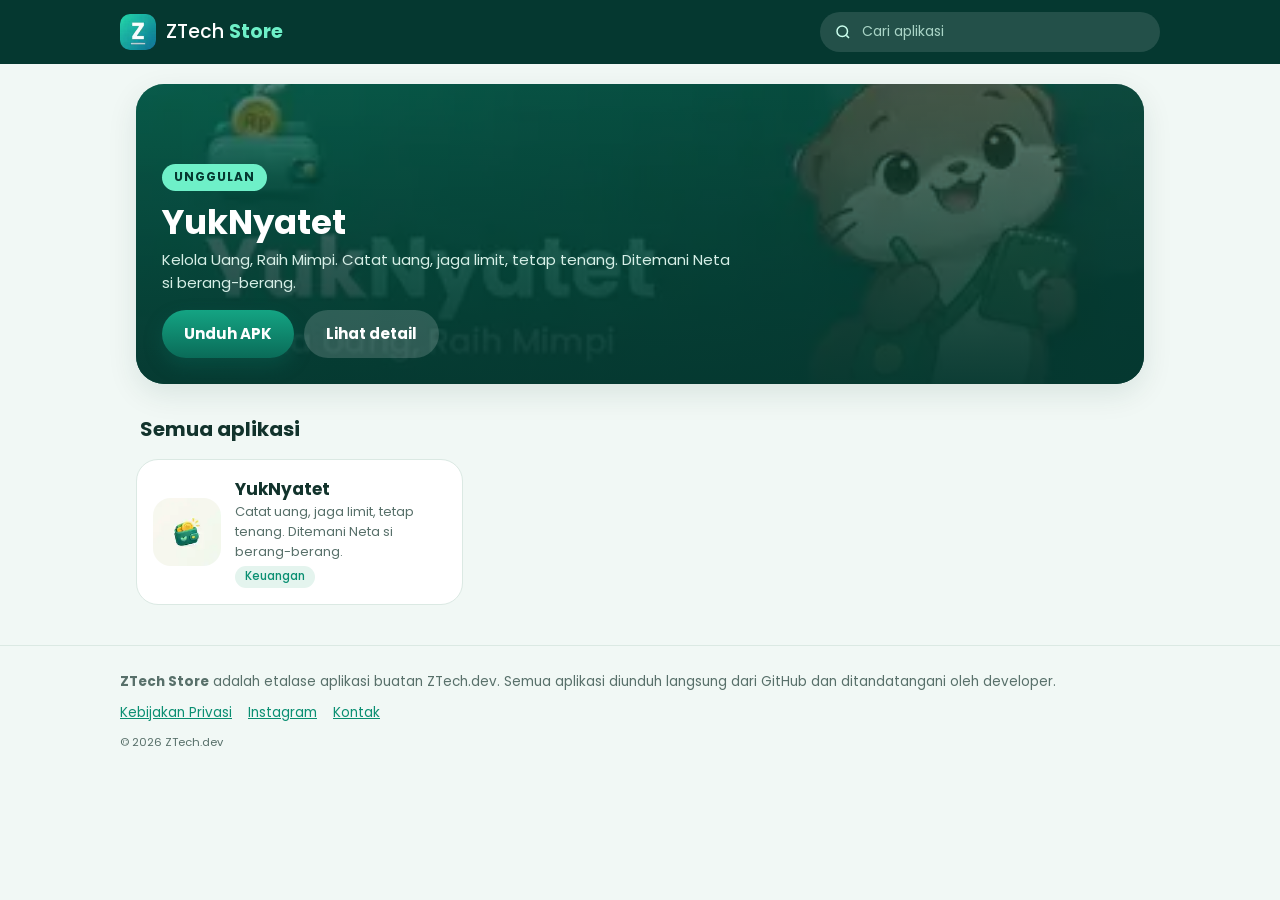
==== index.html @ 0e777ab1 "Build and deploy ZTech Store on GitHub Pages" ====
<!doctype html>
<html lang="id">
<head>
<meta charset="utf-8">
<meta name="viewport" content="width=device-width,initial-scale=1">
<title>ZTech Store</title>
<meta name="description" content="Etalase aplikasi buatan ZTech.dev. Unduh APK langsung.">
<meta name="theme-color" content="#053830">
<link rel="icon" href="assets/store/logo.webp">
<link rel="stylesheet" href="style.css">
</head>
<body>
<header class="top">
  <a class="brand" href="#/" aria-label="Beranda ZTech Store"><img src="assets/store/logo.webp" alt="" width="36" height="36"><span>ZTech <b>Store</b></span></a>
  <label class="search"><svg viewBox="0 0 24 24" aria-hidden="true"><circle cx="11" cy="11" r="7"/><path d="M20 20l-3.5-3.5"/></svg><input id="q" type="search" placeholder="Cari aplikasi" autocomplete="off"></label>
</header>
<main id="view"></main>
<footer class="foot">
  <div><b>ZTech Store</b> adalah etalase aplikasi buatan ZTech.dev. Semua aplikasi diunduh langsung dari GitHub dan ditandatangani oleh developer.</div>
  <nav><a href="privacy.html">Kebijakan Privasi</a><a id="ig" target="_blank" rel="noopener">Instagram</a><a id="mail">Kontak</a></nav>
  <small>© 2026 ZTech.dev</small>
</footer>
<dialog id="sheet"></dialog>
<div id="toast" role="status"></div>
<script src="apps.js"></script>
<script src="app.js"></script>
</body>
</html>
---- style.css ----
@import url('https://fonts.googleapis.com/css2?family=Poppins:wght@400;500;700&display=swap');
:root{--bg:#f1f8f5;--card:#fff;--ink:#12332c;--muted:#58706a;--line:#dbe9e3;--accent:#0a8f72;--accent2:#14a483;--deep:#053830;--mint:#6ef0c8;--soft:#e4f4ee;--shadow:0 10px 30px rgba(5,56,48,.10)}
@media(prefers-color-scheme:dark){:root{--bg:#07130f;--card:#0f221c;--ink:#e6f4ef;--muted:#9db8b0;--line:#1c3830;--accent:#45e3b1;--accent2:#14a483;--soft:#12302a;--shadow:0 10px 30px rgba(0,0,0,.4)}}
*{box-sizing:border-box;margin:0}
html{scroll-behavior:smooth}
body{font-family:Poppins,system-ui,sans-serif;background:var(--bg);color:var(--ink);line-height:1.55;-webkit-font-smoothing:antialiased}
a{color:var(--accent)}
img{max-width:100%;display:block}
.top{position:sticky;top:0;z-index:10;display:flex;gap:14px;align-items:center;justify-content:space-between;padding:12px max(16px,calc((100vw - 1040px)/2));background:var(--deep);color:#fff}
.brand{display:flex;align-items:center;gap:10px;color:#fff;text-decoration:none;font-size:19px;font-weight:500;white-space:nowrap}
.brand img{border-radius:10px}.brand b{color:var(--mint)}
.search{display:flex;align-items:center;gap:8px;background:rgba(255,255,255,.12);border-radius:999px;padding:8px 14px;flex:1;max-width:340px}
.search svg{width:18px;height:18px;fill:none;stroke:#cfe;stroke-width:2;flex:none}
.search input{background:none;border:0;outline:0;color:#fff;font:inherit;font-size:14px;width:100%}
.search input::placeholder{color:#a9d4c6}
main{max-width:1040px;margin:0 auto;padding:20px 16px 40px}
.hero{position:relative;border-radius:28px;overflow:hidden;min-height:300px;color:#fff;background:var(--deep);display:flex;align-items:flex-end;box-shadow:var(--shadow)}
.hero img.bg{position:absolute;inset:0;width:100%;height:100%;object-fit:cover;object-position:right center;opacity:.4}
.hero::after{content:"";position:absolute;inset:0;background:linear-gradient(180deg,rgba(5,56,48,.1),rgba(5,56,48,.92))}
.hero .in{position:relative;z-index:1;padding:26px;max-width:620px}
.tag{display:inline-block;font-size:12px;font-weight:700;letter-spacing:.08em;text-transform:uppercase;color:var(--deep);background:var(--mint);padding:4px 12px;border-radius:999px}
.hero h1{font-size:34px;line-height:1.15;margin:12px 0 6px}
.hero p{color:#d6efe7;font-size:15px}
.row{display:flex;flex-wrap:wrap;gap:10px;margin-top:16px}
.btn{display:inline-flex;align-items:center;justify-content:center;gap:8px;border:0;cursor:pointer;font:inherit;font-weight:700;font-size:15px;padding:12px 22px;border-radius:999px;text-decoration:none;background:linear-gradient(180deg,var(--accent2),#0a6b58);color:#fff;box-shadow:0 8px 18px rgba(10,107,88,.35)}
.btn.ghost{background:rgba(255,255,255,.16);box-shadow:none;color:#fff}
.btn.line{background:transparent;color:var(--accent);box-shadow:inset 0 0 0 2px var(--accent)}
h2.sec{font-size:20px;margin:30px 4px 14px}
.grid{display:grid;grid-template-columns:repeat(auto-fill,minmax(300px,1fr));gap:14px}
.card{display:flex;gap:14px;align-items:center;background:var(--card);border:1px solid var(--line);border-radius:22px;padding:16px;text-decoration:none;color:inherit;transition:transform .15s,box-shadow .15s}
.card:hover{transform:translateY(-3px);box-shadow:var(--shadow)}
.card img{width:68px;height:68px;border-radius:18px;flex:none}
.card h3{font-size:17px}.card p{font-size:13px;color:var(--muted)}
.chip{display:inline-block;font-size:11.5px;font-weight:500;color:var(--accent);background:var(--soft);padding:2px 10px;border-radius:999px;margin-top:4px}
.empty{color:var(--muted);padding:30px 4px}
.back{display:inline-block;margin:4px 0 14px;font-weight:500;text-decoration:none}
.head{display:flex;gap:18px;align-items:center;flex-wrap:wrap}
.head img.ic{width:104px;height:104px;border-radius:26px;box-shadow:var(--shadow)}
.head h1{font-size:30px;line-height:1.15}.head .dev{color:var(--accent);font-weight:500}
.meta{display:grid;grid-template-columns:repeat(auto-fit,minmax(110px,1fr));gap:10px;margin:20px 0}
.meta div{background:var(--card);border:1px solid var(--line);border-radius:16px;padding:10px 12px;text-align:center}
.meta b{display:block;font-size:15px}.meta span{font-size:12px;color:var(--muted)}
.shots{display:flex;gap:12px;overflow-x:auto;padding:4px 2px 14px;scroll-snap-type:x mandatory}
.shots img{height:440px;width:auto;border-radius:20px;border:1px solid var(--line);scroll-snap-align:start;box-shadow:var(--shadow)}
.box{background:var(--card);border:1px solid var(--line);border-radius:22px;padding:18px 20px;margin-bottom:14px}
.box p{color:var(--muted);margin-top:8px;font-size:14.5px}.box p:first-of-type{margin-top:0}
.feat{display:grid;grid-template-columns:repeat(auto-fit,minmax(240px,1fr));gap:12px}
.feat div{background:var(--soft);border-radius:16px;padding:12px 14px}.feat b{display:block;font-size:14.5px}.feat span{font-size:13px;color:var(--muted)}
ul.l{padding-left:20px;color:var(--muted);font-size:14.5px}ul.l li{margin:4px 0}
.mono{font:12.5px ui-monospace,Menlo,monospace;word-break:break-all;color:var(--muted);background:var(--soft);padding:8px 10px;border-radius:10px;margin-top:6px}
.guides{display:grid;grid-template-columns:repeat(auto-fit,minmax(280px,1fr));gap:14px}
.guides img{width:100%;border-radius:18px;border:1px solid var(--line)}
.note{display:flex;gap:10px;background:#fff4d8;color:#5c4107;border-radius:16px;padding:12px 14px;font-size:13.5px;margin-top:14px}
@media(prefers-color-scheme:dark){.note{background:#2c2410;color:#f3dc9a}}
dialog{border:0;border-radius:26px;padding:0;max-width:460px;width:calc(100% - 28px);background:var(--card);color:var(--ink);box-shadow:0 30px 80px rgba(0,0,0,.45)}
dialog::backdrop{background:rgba(2,16,12,.6);backdrop-filter:blur(3px)}
.sh{padding:22px}.sh h3{font-size:20px;margin-bottom:10px}
.sh ol{padding-left:20px;color:var(--muted);font-size:14.5px}.sh li{margin:7px 0}.sh li b{color:var(--ink)}
.sh .row{margin-top:16px}
#toast{position:fixed;left:50%;bottom:22px;transform:translate(-50%,40px);opacity:0;background:var(--deep);color:#fff;padding:10px 18px;border-radius:999px;font-size:14px;transition:.25s;pointer-events:none;z-index:30}
#toast.on{opacity:1;transform:translate(-50%,0)}
.foot{border-top:1px solid var(--line);padding:26px max(16px,calc((100vw - 1040px)/2));color:var(--muted);font-size:13.5px;display:grid;gap:10px}
.foot nav{display:flex;gap:16px;flex-wrap:wrap}.foot a{cursor:pointer}
@media(max-width:560px){.hero h1{font-size:28px}.top .search{max-width:none}.brand span{display:none}.shots img{height:380px}}
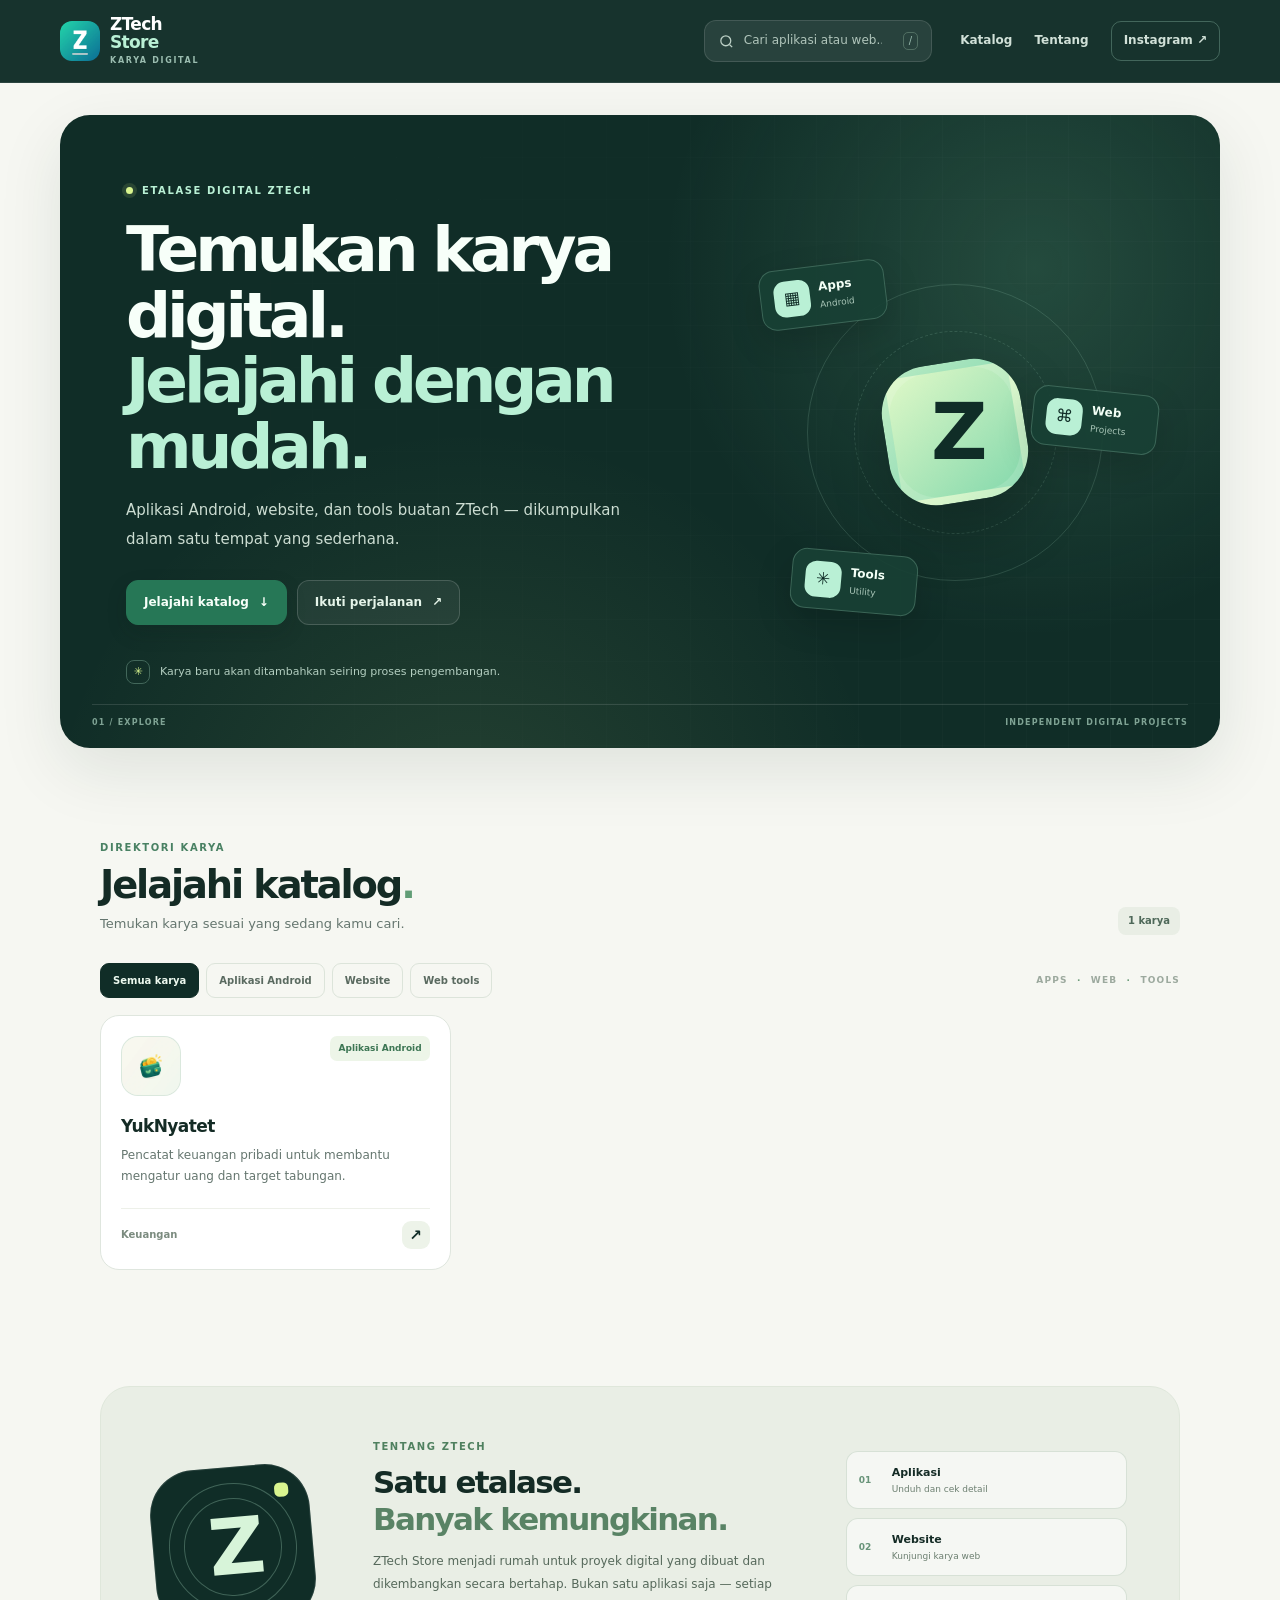
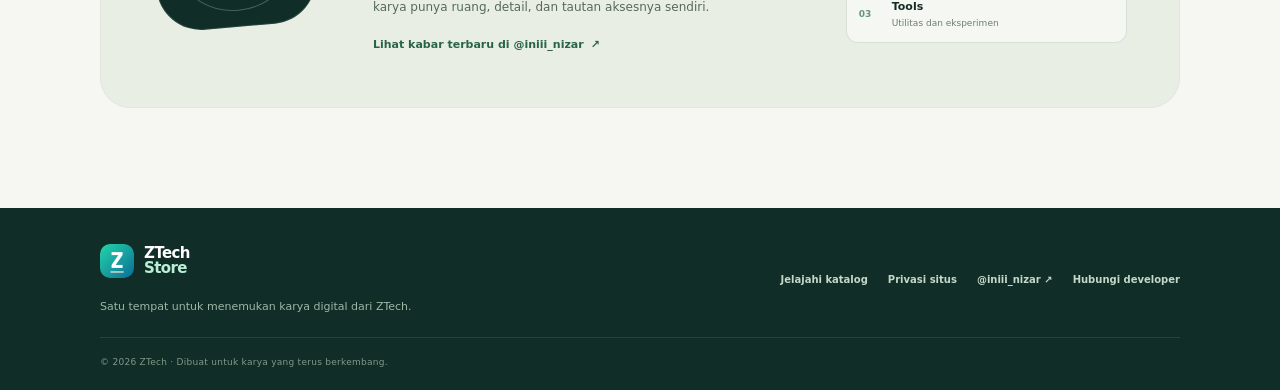
==== commit b5e68827: "Redesign ZTech Store as a general digital catalog" ====
--- a/index.html
+++ b/index.html
@@ -1,28 +1,58 @@
 <!doctype html>
 <html lang="id">
 <head>
-<meta charset="utf-8">
-<meta name="viewport" content="width=device-width,initial-scale=1">
-<title>ZTech Store</title>
-<meta name="description" content="Etalase aplikasi buatan ZTech.dev. Unduh APK langsung.">
-<meta name="theme-color" content="#053830">
-<link rel="icon" href="assets/store/logo.webp">
-<link rel="stylesheet" href="style.css">
+  <meta charset="utf-8">
+  <meta name="viewport" content="width=device-width, initial-scale=1">
+  <meta name="theme-color" content="#102d27">
+  <meta name="description" content="ZTech Store — etalase aplikasi Android, web, dan karya digital buatan ZTech.">
+  <meta property="og:title" content="ZTech Store — Karya Digital">
+  <meta property="og:description" content="Temukan aplikasi, web tools, dan karya digital dari ZTech dalam satu tempat.">
+  <title>ZTech Store — Karya Digital</title>
+  <link rel="icon" href="assets/store/logo.webp">
+  <link rel="stylesheet" href="style.css">
 </head>
 <body>
-<header class="top">
-  <a class="brand" href="#/" aria-label="Beranda ZTech Store"><img src="assets/store/logo.webp" alt="" width="36" height="36"><span>ZTech <b>Store</b></span></a>
-  <label class="search"><svg viewBox="0 0 24 24" aria-hidden="true"><circle cx="11" cy="11" r="7"/><path d="M20 20l-3.5-3.5"/></svg><input id="q" type="search" placeholder="Cari aplikasi" autocomplete="off"></label>
-</header>
-<main id="view"></main>
-<footer class="foot">
-  <div><b>ZTech Store</b> adalah etalase aplikasi buatan ZTech.dev. Semua aplikasi diunduh langsung dari GitHub dan ditandatangani oleh developer.</div>
-  <nav><a href="privacy.html">Kebijakan Privasi</a><a id="ig" target="_blank" rel="noopener">Instagram</a><a id="mail">Kontak</a></nav>
-  <small>© 2026 ZTech.dev</small>
-</footer>
-<dialog id="sheet"></dialog>
-<div id="toast" role="status"></div>
-<script src="apps.js"></script>
-<script src="app.js"></script>
+  <header class="site-header">
+    <div class="header-inner">
+      <a class="brand" href="#/" aria-label="Beranda ZTech Store">
+        <img src="assets/store/logo.webp" alt="" width="40" height="40">
+        <span class="brand-name">ZTech <b>Store</b><small>KARYA DIGITAL</small></span>
+      </a>
+      <label class="search" aria-label="Cari produk">
+        <svg viewBox="0 0 24 24" aria-hidden="true"><circle cx="11" cy="11" r="7"></circle><path d="m20 20-3.5-3.5"></path></svg>
+        <input id="q" type="search" placeholder="Cari aplikasi atau web..." autocomplete="off">
+        <kbd>/</kbd>
+      </label>
+      <button class="menu-btn" id="menu-toggle" type="button" aria-expanded="false" aria-controls="nav-links">Menu <span aria-hidden="true">⌄</span></button>
+      <nav class="nav-links" id="nav-links" aria-label="Navigasi utama">
+        <a href="#/catalog">Katalog</a>
+        <a href="#/about">Tentang</a>
+        <a class="nav-social" href="https://www.instagram.com/iniii_nizar/" target="_blank" rel="noopener noreferrer">Instagram <span aria-hidden="true">↗</span></a>
+      </nav>
+    </div>
+  </header>
+  <main id="view" tabindex="-1"></main>
+  <footer class="site-footer">
+    <div class="footer-inner">
+      <div class="footer-brand">
+        <a class="brand" href="#/" aria-label="ZTech Store">
+          <img src="assets/store/logo.webp" alt="" width="34" height="34">
+          <span class="brand-name">ZTech <b>Store</b></span>
+        </a>
+        <p>Satu tempat untuk menemukan karya digital dari ZTech.</p>
+      </div>
+      <div class="footer-links">
+        <a href="#/catalog">Jelajahi katalog</a>
+        <a href="privacy.html">Privasi situs</a>
+        <a href="https://www.instagram.com/iniii_nizar/" target="_blank" rel="noopener noreferrer">@iniii_nizar ↗</a>
+        <a id="mail" href="mailto:nizar.adn1711@gmail.com">Hubungi developer</a>
+      </div>
+      <small>© 2026 ZTech · Dibuat untuk karya yang terus berkembang.</small>
+    </div>
+  </footer>
+  <dialog id="sheet" aria-labelledby="sheet-title"></dialog>
+  <div id="toast" role="status" aria-live="polite"></div>
+  <script src="apps.js"></script>
+  <script src="app.js"></script>
 </body>
 </html>
--- a/style.css
+++ b/style.css
@@ -1,64 +1,331 @@
-@import url('https://fonts.googleapis.com/css2?family=Poppins:wght@400;500;700&display=swap');
-:root{--bg:#f1f8f5;--card:#fff;--ink:#12332c;--muted:#58706a;--line:#dbe9e3;--accent:#0a8f72;--accent2:#14a483;--deep:#053830;--mint:#6ef0c8;--soft:#e4f4ee;--shadow:0 10px 30px rgba(5,56,48,.10)}
-@media(prefers-color-scheme:dark){:root{--bg:#07130f;--card:#0f221c;--ink:#e6f4ef;--muted:#9db8b0;--line:#1c3830;--accent:#45e3b1;--accent2:#14a483;--soft:#12302a;--shadow:0 10px 30px rgba(0,0,0,.4)}}
-*{box-sizing:border-box;margin:0}
-html{scroll-behavior:smooth}
-body{font-family:Poppins,system-ui,sans-serif;background:var(--bg);color:var(--ink);line-height:1.55;-webkit-font-smoothing:antialiased}
-a{color:var(--accent)}
-img{max-width:100%;display:block}
-.top{position:sticky;top:0;z-index:10;display:flex;gap:14px;align-items:center;justify-content:space-between;padding:12px max(16px,calc((100vw - 1040px)/2));background:var(--deep);color:#fff}
-.brand{display:flex;align-items:center;gap:10px;color:#fff;text-decoration:none;font-size:19px;font-weight:500;white-space:nowrap}
-.brand img{border-radius:10px}.brand b{color:var(--mint)}
-.search{display:flex;align-items:center;gap:8px;background:rgba(255,255,255,.12);border-radius:999px;padding:8px 14px;flex:1;max-width:340px}
-.search svg{width:18px;height:18px;fill:none;stroke:#cfe;stroke-width:2;flex:none}
-.search input{background:none;border:0;outline:0;color:#fff;font:inherit;font-size:14px;width:100%}
-.search input::placeholder{color:#a9d4c6}
-main{max-width:1040px;margin:0 auto;padding:20px 16px 40px}
-.hero{position:relative;border-radius:28px;overflow:hidden;min-height:300px;color:#fff;background:var(--deep);display:flex;align-items:flex-end;box-shadow:var(--shadow)}
-.hero img.bg{position:absolute;inset:0;width:100%;height:100%;object-fit:cover;object-position:right center;opacity:.4}
-.hero::after{content:"";position:absolute;inset:0;background:linear-gradient(180deg,rgba(5,56,48,.1),rgba(5,56,48,.92))}
-.hero .in{position:relative;z-index:1;padding:26px;max-width:620px}
-.tag{display:inline-block;font-size:12px;font-weight:700;letter-spacing:.08em;text-transform:uppercase;color:var(--deep);background:var(--mint);padding:4px 12px;border-radius:999px}
-.hero h1{font-size:34px;line-height:1.15;margin:12px 0 6px}
-.hero p{color:#d6efe7;font-size:15px}
-.row{display:flex;flex-wrap:wrap;gap:10px;margin-top:16px}
-.btn{display:inline-flex;align-items:center;justify-content:center;gap:8px;border:0;cursor:pointer;font:inherit;font-weight:700;font-size:15px;padding:12px 22px;border-radius:999px;text-decoration:none;background:linear-gradient(180deg,var(--accent2),#0a6b58);color:#fff;box-shadow:0 8px 18px rgba(10,107,88,.35)}
-.btn.ghost{background:rgba(255,255,255,.16);box-shadow:none;color:#fff}
-.btn.line{background:transparent;color:var(--accent);box-shadow:inset 0 0 0 2px var(--accent)}
-h2.sec{font-size:20px;margin:30px 4px 14px}
-.grid{display:grid;grid-template-columns:repeat(auto-fill,minmax(300px,1fr));gap:14px}
-.card{display:flex;gap:14px;align-items:center;background:var(--card);border:1px solid var(--line);border-radius:22px;padding:16px;text-decoration:none;color:inherit;transition:transform .15s,box-shadow .15s}
-.card:hover{transform:translateY(-3px);box-shadow:var(--shadow)}
-.card img{width:68px;height:68px;border-radius:18px;flex:none}
-.card h3{font-size:17px}.card p{font-size:13px;color:var(--muted)}
-.chip{display:inline-block;font-size:11.5px;font-weight:500;color:var(--accent);background:var(--soft);padding:2px 10px;border-radius:999px;margin-top:4px}
-.empty{color:var(--muted);padding:30px 4px}
-.back{display:inline-block;margin:4px 0 14px;font-weight:500;text-decoration:none}
-.head{display:flex;gap:18px;align-items:center;flex-wrap:wrap}
-.head img.ic{width:104px;height:104px;border-radius:26px;box-shadow:var(--shadow)}
-.head h1{font-size:30px;line-height:1.15}.head .dev{color:var(--accent);font-weight:500}
-.meta{display:grid;grid-template-columns:repeat(auto-fit,minmax(110px,1fr));gap:10px;margin:20px 0}
-.meta div{background:var(--card);border:1px solid var(--line);border-radius:16px;padding:10px 12px;text-align:center}
-.meta b{display:block;font-size:15px}.meta span{font-size:12px;color:var(--muted)}
-.shots{display:flex;gap:12px;overflow-x:auto;padding:4px 2px 14px;scroll-snap-type:x mandatory}
-.shots img{height:440px;width:auto;border-radius:20px;border:1px solid var(--line);scroll-snap-align:start;box-shadow:var(--shadow)}
-.box{background:var(--card);border:1px solid var(--line);border-radius:22px;padding:18px 20px;margin-bottom:14px}
-.box p{color:var(--muted);margin-top:8px;font-size:14.5px}.box p:first-of-type{margin-top:0}
-.feat{display:grid;grid-template-columns:repeat(auto-fit,minmax(240px,1fr));gap:12px}
-.feat div{background:var(--soft);border-radius:16px;padding:12px 14px}.feat b{display:block;font-size:14.5px}.feat span{font-size:13px;color:var(--muted)}
-ul.l{padding-left:20px;color:var(--muted);font-size:14.5px}ul.l li{margin:4px 0}
-.mono{font:12.5px ui-monospace,Menlo,monospace;word-break:break-all;color:var(--muted);background:var(--soft);padding:8px 10px;border-radius:10px;margin-top:6px}
-.guides{display:grid;grid-template-columns:repeat(auto-fit,minmax(280px,1fr));gap:14px}
-.guides img{width:100%;border-radius:18px;border:1px solid var(--line)}
-.note{display:flex;gap:10px;background:#fff4d8;color:#5c4107;border-radius:16px;padding:12px 14px;font-size:13.5px;margin-top:14px}
-@media(prefers-color-scheme:dark){.note{background:#2c2410;color:#f3dc9a}}
-dialog{border:0;border-radius:26px;padding:0;max-width:460px;width:calc(100% - 28px);background:var(--card);color:var(--ink);box-shadow:0 30px 80px rgba(0,0,0,.45)}
-dialog::backdrop{background:rgba(2,16,12,.6);backdrop-filter:blur(3px)}
-.sh{padding:22px}.sh h3{font-size:20px;margin-bottom:10px}
-.sh ol{padding-left:20px;color:var(--muted);font-size:14.5px}.sh li{margin:7px 0}.sh li b{color:var(--ink)}
-.sh .row{margin-top:16px}
-#toast{position:fixed;left:50%;bottom:22px;transform:translate(-50%,40px);opacity:0;background:var(--deep);color:#fff;padding:10px 18px;border-radius:999px;font-size:14px;transition:.25s;pointer-events:none;z-index:30}
-#toast.on{opacity:1;transform:translate(-50%,0)}
-.foot{border-top:1px solid var(--line);padding:26px max(16px,calc((100vw - 1040px)/2));color:var(--muted);font-size:13.5px;display:grid;gap:10px}
-.foot nav{display:flex;gap:16px;flex-wrap:wrap}.foot a{cursor:pointer}
-@media(max-width:560px){.hero h1{font-size:28px}.top .search{max-width:none}.brand span{display:none}.shots img{height:380px}}+:root {
+  color-scheme: light;
+  --paper: #f6f7f2;
+  --white: #ffffff;
+  --ink: #142b25;
+  --muted: #65766f;
+  --line: #dfe6de;
+  --deep: #102d27;
+  --deep-2: #173d34;
+  --mint: #b9f0d5;
+  --green: #246d51;
+  --lime: #d9f58f;
+  --soft: #edf3ea;
+  --shadow: 0 22px 65px rgba(18, 45, 39, .10);
+  --radius-xl: 30px;
+  --radius-lg: 22px;
+  --radius-md: 16px;
+}
+* { box-sizing: border-box; }
+html { scroll-behavior: smooth; scroll-padding-top: 100px; }
+body { margin: 0; background: var(--paper); color: var(--ink); font-family: Inter, ui-sans-serif, system-ui, -apple-system, BlinkMacSystemFont, "Segoe UI", sans-serif; font-size: 16px; line-height: 1.6; -webkit-font-smoothing: antialiased; }
+a { color: inherit; }
+button, input { font: inherit; }
+button, a { -webkit-tap-highlight-color: transparent; }
+button:focus-visible, a:focus-visible, input:focus-visible, summary:focus-visible { outline: 3px solid #75b89a; outline-offset: 3px; }
+img { display: block; max-width: 100%; }
+.site-header { position: sticky; inset: 0 0 auto; z-index: 20; color: var(--white); background: rgba(16, 45, 39, .97); border-bottom: 1px solid rgba(255,255,255,.09); backdrop-filter: blur(18px); }
+.header-inner { width: min(1160px, 100% - 48px); min-height: 82px; margin: 0 auto; display: flex; align-items: center; gap: 28px; }
+.brand { flex: none; display: inline-flex; align-items: center; gap: 10px; color: var(--white); text-decoration: none; }
+.brand img { width: 40px; height: 40px; object-fit: cover; border-radius: 12px; }
+.brand-name { display: flex; flex-direction: column; font-weight: 650; font-size: 17px; line-height: 1.05; letter-spacing: -.04em; }
+.brand-name b { display: inline; color: var(--mint); }
+.brand-name small { margin-top: 5px; color: #9bbdb0; font-size: 8px; font-weight: 700; letter-spacing: .21em; }
+.search { min-width: 140px; max-width: 330px; margin-left: auto; display: flex; align-items: center; gap: 9px; padding: 10px 13px; color: #bcd0c6; background: rgba(255,255,255,.075); border: 1px solid rgba(255,255,255,.12); border-radius: 12px; }
+.search svg { width: 17px; height: 17px; flex: none; fill: none; stroke: currentColor; stroke-width: 1.8; }
+.search input { width: 100%; min-width: 0; padding: 0; border: 0; outline: 0; color: var(--white); background: transparent; font-size: 12px; }
+.search input::placeholder { color: #b0c5bb; opacity: 1; }
+.search kbd { flex: none; border: 1px solid #506e62; border-radius: 5px; padding: 0 5px; font-family: inherit; font-size: 10px; color: #9bbdb0; }
+.nav-links { display: flex; align-items: center; gap: 22px; }
+.nav-links a { color: #d1e1d8; font-size: 12px; font-weight: 600; text-decoration: none; white-space: nowrap; transition: color .18s ease; }
+.nav-links a:hover, .nav-links a:focus-visible { color: var(--mint); }
+.nav-social { padding: 9px 12px; border: 1px solid rgba(185,240,213,.27); border-radius: 10px; }
+.menu-btn { display: none; }
+#view { min-height: 60vh; }
+.intro { position: relative; isolation: isolate; width: min(1160px, 100% - 48px); min-height: 490px; margin: 32px auto 0; padding: 68px 66px 52px; display: grid; grid-template-columns: minmax(0, 1.1fr) minmax(320px, .9fr); align-items: center; overflow: hidden; color: #f7fff9; background: var(--deep); border-radius: var(--radius-xl); box-shadow: var(--shadow); }
+.intro::before { position: absolute; z-index: -1; inset: 0; content: ""; background: radial-gradient(circle at 84% 24%, rgba(127,210,163,.18), transparent 34%), radial-gradient(circle at 35% 116%, rgba(217,245,143,.10), transparent 40%); }
+.intro::after { position: absolute; z-index: -1; inset: 0; content: ""; opacity: .13; background-image: linear-gradient(rgba(255,255,255,.14) 1px, transparent 1px), linear-gradient(90deg, rgba(255,255,255,.14) 1px, transparent 1px); background-size: 42px 42px; mask-image: linear-gradient(to right, transparent 0%, black 85%); }
+.intro-copy { position: relative; z-index: 2; max-width: 620px; padding-bottom: 12px; }
+.eyebrow { display: flex; align-items: center; gap: 9px; color: #498163; font-size: 10px; font-weight: 800; letter-spacing: .16em; line-height: 1.5; text-transform: uppercase; }
+.intro .eyebrow { color: var(--mint); }
+.status-dot { width: 7px; height: 7px; border-radius: 50%; background: var(--lime); box-shadow: 0 0 0 4px rgba(217,245,143,.12); }
+.intro h1 { max-width: 670px; margin: 19px 0 17px; font-size: clamp(38px, 5vw, 63px); font-weight: 650; letter-spacing: -.065em; line-height: 1.04; }
+.intro h1 span { color: var(--mint); }
+.intro-copy > p { max-width: 500px; margin: 0; color: #ccddd2; font-size: 15px; line-height: 1.9; }
+.intro-actions { display: flex; flex-wrap: wrap; gap: 10px; margin-top: 27px; }
+.button { min-height: 45px; display: inline-flex; align-items: center; justify-content: center; gap: 10px; padding: 11px 17px; border: 1px solid transparent; border-radius: 12px; cursor: pointer; font-size: 12px; font-weight: 750; line-height: 1.3; text-align: center; text-decoration: none; transition: transform .18s ease, background .18s ease, border-color .18s ease; }
+.button:hover { transform: translateY(-2px); }
+.button-primary { color: #f7fff9; background: #267756; border-color: #267756; box-shadow: 0 8px 20px rgba(11,33,26,.16); }
+.button-primary:hover { background: #2f8964; }
+.button-quiet { color: #e5f4e9; background: rgba(255,255,255,.06); border-color: rgba(255,255,255,.16); }
+.button-quiet:hover { background: rgba(255,255,255,.12); }
+.button-light { color: var(--deep); background: var(--mint); }
+.button-outline { color: var(--deep); background: transparent; border-color: #ccdbd0; }
+.button-full { width: 100%; }
+.intro-note { display: flex; align-items: center; gap: 10px; margin-top: 35px; color: #b3cec0; font-size: 11px; }
+.note-symbol { display: grid; place-items: center; width: 24px; height: 24px; flex: none; color: var(--lime); border: 1px solid #42675a; border-radius: 8px; }
+.intro-art { position: relative; justify-self: end; width: min(100%, 390px); aspect-ratio: 1 / 1; margin: 0 4px 14px 0; }
+.art-orbit { position: absolute; inset: 12%; border: 1px solid rgba(185,240,213,.15); border-radius: 50%; }
+.orbit-two { inset: 24%; border-style: dashed; transform: rotate(-26deg); }
+.art-core { position: absolute; inset: 32%; display: grid; place-items: center; color: var(--deep); background: linear-gradient(145deg, #def8c7, #86d9ad); border: 8px solid rgba(255,255,255,.13); border-radius: 34%; box-shadow: 0 28px 60px rgba(0,0,0,.22); transform: rotate(-9deg); }
+.art-core span { font-size: 78px; font-weight: 850; letter-spacing: -.1em; transform: rotate(9deg); }
+.art-tile { position: absolute; display: grid; grid-template-columns: 36px auto; grid-template-rows: auto auto; align-items: center; min-width: 126px; padding: 11px 13px; gap: 1px 9px; color: #f3fff6; background: rgba(24,65,53,.92); border: 1px solid rgba(185,240,213,.22); border-radius: 15px; box-shadow: 0 13px 35px rgba(0,0,0,.15); }
+.art-tile .tile-symbol { grid-row: 1 / 3; display: grid; place-items: center; width: 36px; height: 36px; color: var(--deep); background: var(--mint); border-radius: 11px; font-size: 17px; }
+.art-tile b { font-size: 12px; line-height: 1.2; }
+.art-tile small { color: #a8c5b7; font-size: 9px; }
+.tile-app { top: 7%; left: 0; transform: rotate(-7deg); }
+.tile-web { top: 39%; right: -2%; transform: rotate(6deg); }
+.tile-tools { bottom: 4%; left: 8%; transform: rotate(5deg); }
+.intro-index { position: absolute; right: 32px; bottom: 18px; left: 32px; display: flex; justify-content: space-between; padding-top: 12px; color: #7fa394; border-top: 1px solid rgba(255,255,255,.12); font-size: 8px; font-weight: 700; letter-spacing: .15em; }
+.section-block { width: min(1080px, 100% - 48px); margin: 92px auto 0; }
+.section-heading { display: flex; align-items: end; justify-content: space-between; gap: 16px; margin-bottom: 25px; }
+.section-heading h2, .about-copy h2 { margin: 7px 0 4px; font-size: clamp(29px, 3vw, 39px); font-weight: 650; letter-spacing: -.055em; line-height: 1.18; }
+.heading-period { color: #619d76; }
+.section-heading p { margin: 7px 0 0; color: var(--muted); font-size: 13px; }
+.result-count { flex: none; padding: 6px 10px; color: #4e6859; background: #e9eee5; border-radius: 8px; font-size: 10px; font-weight: 750; }
+.featured-card { position: relative; display: flex; align-items: center; justify-content: space-between; gap: 22px; min-height: 220px; margin-bottom: 28px; padding: 30px 34px; overflow: hidden; color: #f5fff7; background: #1b4438; border-radius: var(--radius-lg); }
+.featured-card::after { position: absolute; top: -125px; right: 160px; width: 300px; height: 300px; content: ""; border: 1px solid rgba(185,240,213,.18); border-radius: 50%; box-shadow: 0 0 0 34px rgba(185,240,213,.035), 0 0 0 70px rgba(185,240,213,.025); pointer-events: none; }
+.featured-copy { position: relative; z-index: 1; max-width: 600px; }
+.featured-copy .eyebrow { color: var(--mint); }
+.featured-copy h3 { margin: 9px 0 4px; font-size: 27px; letter-spacing: -.045em; }
+.featured-copy p { max-width: 470px; margin: 0 0 17px; color: #c4d9cc; font-size: 13px; }
+.featured-product { position: relative; z-index: 1; min-width: 130px; display: flex; align-items: center; flex-direction: column; gap: 7px; color: #b3d2c1; font-size: 10px; }
+.featured-product .product-icon { width: 94px; height: 94px; margin-bottom: 3px; border: 4px solid rgba(255,255,255,.16); border-radius: 27px; }
+.featured-product b { color: #eff9f0; font-size: 12px; font-weight: 600; }
+.catalog-tools { display: flex; align-items: center; justify-content: space-between; flex-wrap: wrap; gap: 15px; margin: 28px 0 17px; }
+.filter-list { display: flex; align-items: center; flex-wrap: wrap; gap: 7px; }
+.filter-chip { min-height: 35px; padding: 8px 12px; color: #5a6a60; background: transparent; border: 1px solid #dce4da; border-radius: 9px; cursor: pointer; font-size: 10px; font-weight: 700; transition: .15s ease; }
+.filter-chip:hover { border-color: #94b6a1; }
+.filter-chip[aria-pressed="true"] { color: #edf9ef; background: var(--deep); border-color: var(--deep); }
+.catalog-type-note { color: #9ca99e; font-size: 9px; font-weight: 800; letter-spacing: .13em; }
+.catalog-type-note i { margin: 0 5px; font-style: normal; color: #6f9d7b; }
+.product-grid { display: grid; grid-template-columns: repeat(3, minmax(0, 1fr)); gap: 14px; }
+.product-card { min-width: 0; display: flex; flex-direction: column; padding: 20px; background: var(--white); border: 1px solid var(--line); border-radius: 19px; text-decoration: none; transition: transform .2s ease, box-shadow .2s ease, border-color .2s ease; }
+.product-card:hover { transform: translateY(-4px); border-color: #bacfc0; box-shadow: 0 17px 36px rgba(19, 50, 41, .08); }
+.card-top { display: flex; align-items: start; justify-content: space-between; gap: 12px; }
+.product-icon { display: grid; place-items: center; width: 60px; height: 60px; flex: none; overflow: hidden; background: #e7f4e9; border: 1px solid rgba(16,45,39,.06); border-radius: 17px; color: var(--deep); }
+.product-icon img { width: 100%; height: 100%; object-fit: cover; }
+.product-icon-fallback { font-size: 24px; font-weight: 800; }
+.product-icon-large { width: 102px; height: 102px; border-radius: 26px; }
+.type-pill { display: inline-flex; align-items: center; width: fit-content; padding: 5px 8px; color: #3d7654; background: #edf5e8; border-radius: 7px; font-size: 9px; font-weight: 800; }
+.product-card h3 { margin: 17px 0 5px; font-size: 17px; letter-spacing: -.035em; }
+.product-card > p { flex: 1; margin: 0; color: var(--muted); font-size: 12px; line-height: 1.7; }
+.card-foot { display: flex; align-items: center; justify-content: space-between; gap: 10px; margin-top: 22px; padding-top: 12px; color: #7b8b7f; border-top: 1px solid #edf0e9; font-size: 10px; font-weight: 650; }
+.card-arrow { display: grid; place-items: center; width: 28px; height: 28px; color: var(--deep); background: #edf3e9; border-radius: 9px; font-size: 15px; transition: transform .2s; }
+.product-card:hover .card-arrow { transform: translate(2px, -2px); }
+.empty-state { display: grid; justify-items: center; text-align: center; padding: 52px 20px; background: var(--white); border: 1px dashed #cbd8cc; border-radius: var(--radius-lg); }
+.empty-mark { display: grid; place-items: center; width: 52px; height: 52px; margin-bottom: 12px; color: var(--green); background: #eaf3e9; border-radius: 15px; font-size: 27px; }
+.empty-state h3 { margin: 0; font-size: 19px; }
+.empty-state p { margin: 5px 0 18px; color: var(--muted); font-size: 13px; }
+.catalog-hint { margin: 0; color: var(--muted); font-size: 12px; }
+.about-block { display: grid; grid-template-columns: 180px minmax(0, 1fr) minmax(190px, .65fr); align-items: center; gap: 40px; margin-top: 116px; padding: 52px; background: #e9eee5; border: 1px solid #dfe7db; border-radius: var(--radius-xl); }
+.about-symbol { position: relative; display: grid; place-items: center; width: 160px; height: 160px; color: #d7f4d9; background: var(--deep); border-radius: 45px; box-shadow: inset 0 0 0 1px rgba(255,255,255,.1); transform: rotate(-5deg); }
+.about-symbol::before, .about-symbol::after { position: absolute; content: ""; border: 1px solid rgba(185,240,213,.28); border-radius: 50%; }
+.about-symbol::before { inset: 16px; }
+.about-symbol::after { inset: 31px; }
+.about-symbol span { position: relative; z-index: 1; font-size: 78px; font-weight: 850; letter-spacing: -.1em; }
+.about-symbol i { position: absolute; top: 20px; right: 20px; z-index: 1; width: 14px; height: 14px; background: var(--lime); border-radius: 5px; }
+.about-copy .eyebrow { color: #4f805f; }
+.about-copy h2 { margin: 10px 0 13px; font-size: 31px; }
+.about-copy h2 span { color: #598365; }
+.about-copy p { max-width: 550px; margin: 0; color: #56695b; font-size: 12px; line-height: 1.9; }
+.text-link { display: inline-flex; align-items: center; gap: 7px; margin-top: 17px; color: #286447; font-size: 11px; font-weight: 800; text-decoration: none; }
+.text-link:hover { text-decoration: underline; }
+.about-points { display: grid; gap: 9px; }
+.about-points div { display: grid; grid-template-columns: 27px 1fr; align-items: center; column-gap: 6px; padding: 12px; background: rgba(255,255,255,.55); border: 1px solid rgba(186,204,186,.5); border-radius: 12px; }
+.about-points span { grid-row: 1 / 3; color: #679378; font-size: 9px; font-weight: 800; }
+.about-points b { font-size: 11px; }
+.about-points small { color: #6c7f70; font-size: 9px; }
+.site-footer { margin-top: 100px; color: #dcebe0; background: #102d27; }
+.footer-inner { width: min(1080px, 100% - 48px); margin: 0 auto; display: grid; grid-template-columns: 1fr 1.3fr; gap: 22px 40px; padding: 36px 0 20px; }
+.footer-brand .brand img { width: 34px; height: 34px; border-radius: 10px; }
+.footer-brand .brand-name { font-size: 15px; }
+.footer-brand p { margin: 12px 0 0; color: #9db8a7; font-size: 11px; }
+.footer-links { display: flex; align-items: center; justify-content: flex-end; flex-wrap: wrap; gap: 12px 20px; }
+.footer-links a { color: #c3d8c9; font-size: 10px; font-weight: 600; text-decoration: none; }
+.footer-links a:hover { color: var(--mint); }
+.footer-inner > small { grid-column: 1 / -1; padding-top: 17px; color: #7f9b8a; border-top: 1px solid rgba(255,255,255,.1); font-size: 9px; letter-spacing: .03em; }
+.back-link { display: inline-flex; align-items: center; gap: 8px; margin-bottom: 19px; color: #63736a; font-size: 12px; font-weight: 700; text-decoration: none; }
+.back-link:hover { color: var(--green); }
+.detail-page { width: min(1000px, 100% - 48px); margin: 35px auto 0; }
+.detail-hero { display: flex; align-items: center; justify-content: space-between; gap: 28px; padding: 34px; background: var(--white); border: 1px solid var(--line); border-radius: var(--radius-xl); }
+.detail-brand-row { min-width: 0; display: flex; align-items: center; gap: 22px; }
+.detail-title .type-pill { margin-bottom: 6px; }
+.detail-title h1 { margin: 0 0 4px; font-size: clamp(30px, 4vw, 42px); font-weight: 700; letter-spacing: -.065em; line-height: 1.14; }
+.detail-tagline { margin: 0 0 9px; color: #596e60; font-size: 13px; }
+.developer-name { color: #89978b; font-size: 10px; }
+.detail-actions { flex: none; display: flex; flex-wrap: wrap; gap: 8px; }
+.detail-actions .button { min-height: 42px; padding: 10px 13px; }
+.meta-grid { display: grid; grid-template-columns: repeat(auto-fit, minmax(130px, 1fr)); gap: 10px; margin: 13px 0; }
+.meta-grid div { display: flex; flex-direction: column; gap: 3px; padding: 14px 16px; background: #ecf1e9; border: 1px solid #e0e8dc; border-radius: 13px; }
+.meta-grid span { color: #819084; font-size: 10px; }
+.meta-grid b { overflow-wrap: anywhere; color: #243a2f; font-size: 12px; font-weight: 750; }
+.detail-panel { margin-top: 13px; padding: 27px 30px; background: var(--white); border: 1px solid var(--line); border-radius: var(--radius-lg); }
+.detail-panel > .eyebrow { color: #498163; }
+.detail-panel h2 { margin: 7px 0 13px; font-size: 25px; font-weight: 700; letter-spacing: -.05em; line-height: 1.25; }
+.detail-panel > p { max-width: 820px; margin: 8px 0 0; color: #5f7165; font-size: 13px; line-height: 1.85; }
+.detail-panel > p + p { margin-top: 10px; }
+.panel-lead { margin-top: -5px !important; margin-bottom: 18px !important; color: var(--muted); font-size: 12px !important; }
+.panel-heading { display: flex; align-items: end; justify-content: space-between; gap: 12px; }
+.panel-heading h2 { margin-bottom: 0; }
+.scroll-hint { color: #819084; font-size: 10px; white-space: nowrap; }
+.screenshots { display: flex; gap: 12px; overflow-x: auto; overscroll-behavior-x: contain; padding: 20px 2px 8px; scroll-snap-type: x mandatory; scrollbar-color: #b9cbbd transparent; scrollbar-width: thin; }
+.screenshots a { flex: 0 0 auto; padding: 4px; background: #edf2ea; border: 1px solid #e0e7dc; border-radius: 17px; scroll-snap-align: start; }
+.screenshots img { width: auto; height: clamp(270px, 36vw, 370px); max-width: min(65vw, 240px); object-fit: contain; border-radius: 12px; }
+.screenshots a:hover { border-color: #9ab8a1; }
+.feature-grid { display: grid; grid-template-columns: repeat(2, minmax(0, 1fr)); gap: 9px; }
+.feature-item { display: flex; gap: 12px; padding: 14px; background: #f4f6f0; border: 1px solid #e7ece3; border-radius: 12px; }
+.feature-index { flex: none; color: #659274; font-size: 10px; font-weight: 850; letter-spacing: .08em; }
+.feature-item h3 { margin: 0 0 3px; font-size: 12px; }
+.feature-item p { margin: 0; color: #68796d; font-size: 11px; line-height: 1.65; }
+.detail-list { margin: 8px 0 0; padding-left: 19px; color: #5f7165; font-size: 12px; line-height: 1.85; }
+.detail-list li { padding-left: 4px; margin: 4px 0; }
+.hash-label { margin-top: 15px; color: #809084; font-size: 10px; font-weight: 750; }
+.hash-value { display: block; margin-top: 6px; padding: 12px; overflow-wrap: anywhere; color: #365242; background: #f0f4ec; border: 1px solid #e0e8dc; border-radius: 10px; font-family: ui-monospace, SFMono-Regular, Menlo, Consolas, monospace; font-size: 11px; line-height: 1.8; }
+.fine-print { font-size: 10px !important; }
+.policy-accordion { margin-top: 16px; border: 1px solid #e0e8dc; border-radius: 12px; }
+.policy-accordion summary { display: flex; justify-content: space-between; gap: 12px; padding: 14px 15px; cursor: pointer; color: #294b38; font-size: 12px; font-weight: 800; list-style: none; }
+.policy-accordion summary::-webkit-details-marker { display: none; }
+.policy-accordion summary::after { content: "+"; font-size: 18px; line-height: 1; }
+.policy-accordion[open] summary::after { content: "−"; }
+.policy-content { padding: 0 15px 17px; border-top: 1px solid #e7ece4; }
+.policy-content section { padding-top: 15px; }
+.policy-content h3 { margin: 0 0 5px; font-size: 12px; }
+.policy-content p, .policy-content li { color: #68796d; font-size: 11px; line-height: 1.8; }
+.policy-content p { margin: 5px 0; }
+.policy-content ul { margin: 5px 0; padding-left: 18px; }
+.guides { display: grid; grid-template-columns: repeat(2, minmax(0, 1fr)); gap: 13px; margin-top: 18px; }
+.guides a { display: flex; flex-direction: column; gap: 9px; padding: 9px; background: #f2f5ef; border: 1px solid #e0e8dc; border-radius: 13px; text-decoration: none; }
+.guides img { width: 100%; max-height: 570px; object-fit: contain; object-position: top; border-radius: 7px; }
+.guides a span { padding: 0 3px 3px; color: #437153; font-size: 10px; font-weight: 800; }
+.safety-note { display: flex; gap: 12px; margin-top: 18px; padding: 15px; color: #574b25; background: #f7f2df; border: 1px solid #eee4bd; border-radius: 13px; }
+.safety-icon { flex: none; display: grid; place-items: center; width: 26px; height: 26px; color: #5c4d18; border: 1px solid #d8ca86; border-radius: 50%; font-size: 13px; font-weight: 900; }
+.safety-note b { font-size: 11px; }
+.safety-note p { margin: 3px 0 0; color: #70633d; font-size: 11px; line-height: 1.7; }
+.detail-end { display: flex; justify-content: space-between; gap: 15px; padding: 24px 3px 4px; color: #849186; font-size: 10px; }
+.detail-end a { color: #477b59; font-weight: 800; text-decoration: none; }
+#sheet { width: min(460px, calc(100% - 26px)); max-width: 460px; max-height: min(90dvh, 760px); padding: 0; overflow-y: auto; color: var(--ink); background: var(--white); border: 1px solid #dce5dc; border-radius: 22px; box-shadow: 0 32px 90px rgba(6,29,22,.26); }
+#sheet::backdrop { background: rgba(8, 27, 20, .62); backdrop-filter: blur(4px); }
+.sheet-inner { position: relative; padding: 26px; }
+.sheet-close { position: absolute; top: 17px; right: 17px; display: grid; place-items: center; width: 34px; height: 34px; color: #617367; background: #f0f4ee; border: 0; border-radius: 10px; cursor: pointer; font-size: 22px; }
+.sheet-inner h2 { margin: 8px 0 5px; font-size: 26px; letter-spacing: -.05em; }
+.sheet-intro { margin: 0; color: #66776b; font-size: 12px; }
+.install-steps { display: grid; gap: 14px; margin: 22px 0; padding: 0; list-style: none; }
+.install-steps li { display: flex; align-items: flex-start; gap: 11px; }
+.install-steps li > span { flex: none; display: grid; place-items: center; width: 28px; height: 28px; color: #f0fff3; background: var(--deep); border-radius: 9px; font-size: 11px; font-weight: 800; }
+.install-steps b { display: block; font-size: 12px; }
+.install-steps small { display: block; margin-top: 2px; color: #718176; font-size: 10px; line-height: 1.7; }
+.sheet-actions { display: grid; gap: 8px; }
+.sheet-footnote { margin: 15px 0 0; color: #869287; font-size: 9px; text-align: center; }
+#toast { position: fixed; z-index: 40; right: 20px; bottom: 20px; max-width: calc(100% - 40px); padding: 12px 17px; color: #f4fff5; background: #15382e; border: 1px solid #426454; border-radius: 12px; box-shadow: var(--shadow); font-size: 12px; opacity: 0; transform: translateY(10px); pointer-events: none; transition: .22s ease; }
+#toast.on { opacity: 1; transform: translateY(0); }
+.policy-page { width: min(780px, 100% - 40px); margin: 38px auto 90px; }
+.policy-back { display: inline-flex; align-items: center; gap: 7px; margin-bottom: 18px; color: #52745d; font-size: 12px; font-weight: 800; text-decoration: none; }
+.policy-card { padding: clamp(22px, 5vw, 42px); background: var(--white); border: 1px solid var(--line); border-radius: var(--radius-xl); }
+.policy-card .eyebrow { color: #498163; }
+.policy-card h1 { margin: 8px 0 11px; font-size: clamp(30px, 5vw, 43px); letter-spacing: -.06em; line-height: 1.15; }
+.policy-card h2 { margin: 26px 0 5px; font-size: 17px; letter-spacing: -.025em; }
+.policy-card p, .policy-card li { color: #617267; font-size: 13px; line-height: 1.9; }
+.policy-card p { margin: 7px 0; }
+.policy-card ul { padding-left: 20px; }
+.policy-card a { color: #316c4d; }
+.policy-date { margin-bottom: 25px !important; font-size: 10px !important; color: #91a094 !important; }
+@media (max-width: 970px) {
+  .header-inner { gap: 17px; }
+  .nav-links { gap: 13px; }
+  .intro { grid-template-columns: minmax(0, 1fr) minmax(250px, .72fr); padding: 56px 42px 52px; }
+  .intro-art { transform: scale(.91); transform-origin: center right; margin-right: -12px; }
+  .about-block { grid-template-columns: 120px minmax(0, 1fr); gap: 28px; padding: 36px; }
+  .about-symbol { width: 116px; height: 116px; border-radius: 34px; }
+  .about-symbol span { font-size: 59px; }
+  .about-points { grid-column: 2; grid-template-columns: repeat(3, minmax(0, 1fr)); }
+  .about-points div { grid-template-columns: 1fr; }
+  .about-points span { grid-row: auto; }
+  .product-grid { grid-template-columns: repeat(2, minmax(0, 1fr)); }
+  .detail-hero { align-items: flex-start; flex-direction: column; }
+}
+@media (max-width: 700px) {
+  html { scroll-padding-top: 82px; }
+  .header-inner { width: calc(100% - 28px); min-height: 70px; flex-wrap: wrap; gap: 0 12px; padding: 11px 0; }
+  .brand img { width: 36px; height: 36px; }
+  .brand-name { font-size: 15px; }
+  .brand-name small { font-size: 7px; }
+  .menu-btn { display: inline-flex; align-items: center; gap: 7px; margin-left: auto; padding: 8px 11px; color: #e0f0e5; background: rgba(255,255,255,.08); border: 1px solid rgba(255,255,255,.15); border-radius: 9px; font-size: 11px; font-weight: 700; }
+  .nav-links { display: none; order: 3; width: 100%; padding: 12px 0 4px; }
+  .nav-links.open { display: flex; justify-content: space-between; }
+  .nav-links a { font-size: 11px; }
+  .search { order: 4; flex: 1 0 100%; max-width: none; margin: 10px 0 0; padding: 9px 11px; }
+  .intro { width: calc(100% - 28px); min-height: 0; grid-template-columns: 1fr; margin-top: 14px; padding: 35px 25px 52px; border-radius: 23px; }
+  .intro h1 { margin-top: 16px; font-size: clamp(34px, 10vw, 48px); }
+  .intro-copy > p { font-size: 13px; }
+  .intro-actions { gap: 8px; margin-top: 21px; }
+  .intro-actions .button { min-height: 42px; padding: 10px 12px; font-size: 10px; }
+  .intro-note { margin-top: 24px; font-size: 10px; }
+  .intro-art { width: min(100%, 300px); margin: 28px auto 10px; transform: none; justify-self: center; }
+  .art-core span { font-size: 62px; }
+  .art-tile { min-width: 110px; padding: 9px 10px; grid-template-columns: 31px auto; }
+  .art-tile .tile-symbol { width: 31px; height: 31px; }
+  .tile-web { right: -3%; }
+  .intro-index { right: 22px; left: 22px; bottom: 17px; font-size: 7px; }
+  .intro-index span:last-child { max-width: 55%; text-align: right; }
+  .section-block { width: calc(100% - 32px); margin-top: 64px; }
+  .section-heading { align-items: flex-start; margin-bottom: 20px; }
+  .section-heading h2 { font-size: 30px; }
+  .section-heading p { max-width: 280px; font-size: 11px; }
+  .result-count { margin-top: 22px; font-size: 9px; }
+  .featured-card { min-height: 0; padding: 23px 19px; border-radius: 18px; }
+  .featured-copy h3 { font-size: 23px; }
+  .featured-copy p { font-size: 11px; }
+  .featured-product { min-width: 90px; }
+  .featured-product .product-icon { width: 68px; height: 68px; border-radius: 19px; }
+  .featured-card .button { min-height: 39px; padding: 9px 11px; font-size: 10px; }
+  .catalog-tools { align-items: flex-start; margin-top: 22px; }
+  .filter-list { gap: 6px; }
+  .filter-chip { min-height: 33px; padding: 7px 9px; font-size: 9px; }
+  .catalog-type-note { display: none; }
+  .product-grid { grid-template-columns: 1fr; gap: 10px; }
+  .product-card { padding: 16px; border-radius: 16px; }
+  .product-card h3 { margin-top: 11px; }
+  .card-foot { margin-top: 13px; }
+  .about-block { width: calc(100% - 32px); grid-template-columns: 1fr; gap: 22px; margin-top: 72px; padding: 25px; border-radius: 22px; }
+  .about-symbol { width: 88px; height: 88px; border-radius: 26px; }
+  .about-symbol span { font-size: 45px; }
+  .about-symbol::before { inset: 9px; }
+  .about-symbol::after { inset: 19px; }
+  .about-symbol i { top: 12px; right: 12px; width: 10px; height: 10px; }
+  .about-copy h2 { font-size: 28px; }
+  .about-points { grid-column: auto; grid-template-columns: 1fr; gap: 7px; }
+  .about-points div { grid-template-columns: 25px 1fr; }
+  .about-points span { grid-row: 1 / 3; }
+  .site-footer { margin-top: 70px; }
+  .footer-inner { width: calc(100% - 32px); grid-template-columns: 1fr; gap: 19px; padding-top: 28px; }
+  .footer-links { justify-content: flex-start; gap: 12px 16px; }
+  .footer-inner > small { grid-column: auto; }
+  .detail-page { width: calc(100% - 28px); margin-top: 21px; }
+  .detail-hero { gap: 21px; padding: 21px; border-radius: 21px; }
+  .detail-brand-row { align-items: flex-start; gap: 14px; }
+  .product-icon-large { width: 75px; height: 75px; flex: none; border-radius: 20px; }
+  .detail-title h1 { font-size: 29px; overflow-wrap: anywhere; }
+  .detail-tagline { font-size: 11px; }
+  .detail-actions { width: 100%; }
+  .detail-actions .button { flex: 1; }
+  .meta-grid { grid-template-columns: repeat(2, minmax(0, 1fr)); gap: 7px; }
+  .meta-grid div { padding: 10px 11px; }
+  .meta-grid b { font-size: 11px; }
+  .detail-panel { padding: 22px 18px; border-radius: 17px; }
+  .detail-panel h2 { font-size: 22px; }
+  .detail-panel > p { font-size: 12px; }
+  .panel-heading { align-items: flex-start; flex-direction: column; }
+  .scroll-hint { font-size: 9px; }
+  .screenshots img { height: 320px; max-width: 62vw; }
+  .feature-grid { grid-template-columns: 1fr; }
+  .guides { grid-template-columns: 1fr; }
+  .guides img { max-height: none; }
+  .detail-end { flex-direction: column; }
+  .sheet-inner { padding: 23px 19px; }
+  .policy-page { width: calc(100% - 28px); margin: 24px auto 60px; }
+  .policy-card { padding: 23px 19px; border-radius: 21px; }
+}
+@media (prefers-reduced-motion: reduce) {
+  *, *::before, *::after { scroll-behavior: auto !important; transition-duration: .01ms !important; animation-duration: .01ms !important; }
+}
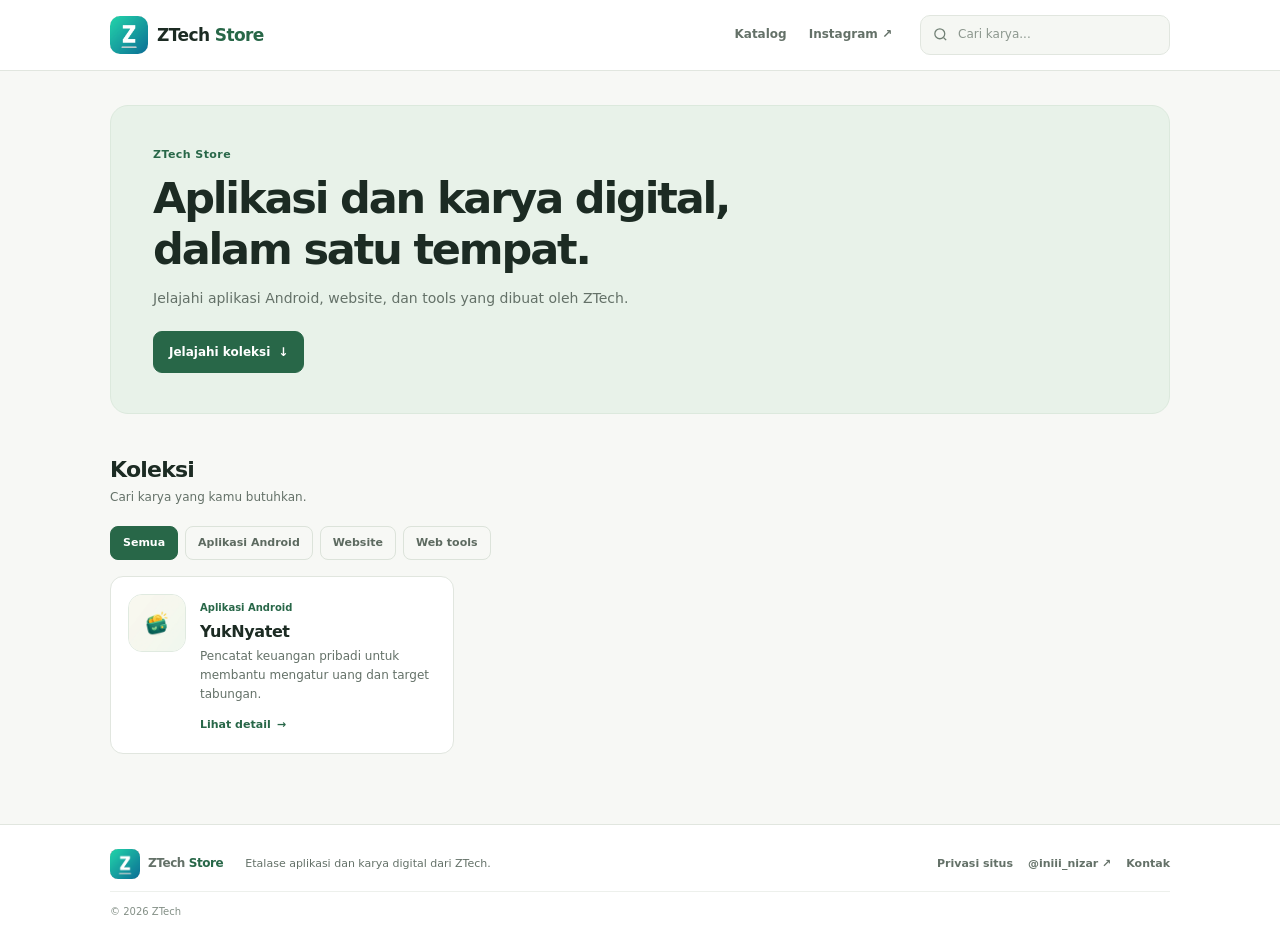
==== commit b33a53cd: "Simplify ZTech Store UI and add page sharing for apps" ====
--- a/index.html
+++ b/index.html
@@ -3,53 +3,50 @@
 <head>
   <meta charset="utf-8">
   <meta name="viewport" content="width=device-width, initial-scale=1">
-  <meta name="theme-color" content="#102d27">
-  <meta name="description" content="ZTech Store — etalase aplikasi Android, web, dan karya digital buatan ZTech.">
-  <meta property="og:title" content="ZTech Store — Karya Digital">
-  <meta property="og:description" content="Temukan aplikasi, web tools, dan karya digital dari ZTech dalam satu tempat.">
-  <title>ZTech Store — Karya Digital</title>
+  <meta name="theme-color" content="#174b38">
+  <meta name="description" content="ZTech Store adalah etalase aplikasi Android, website, dan karya digital buatan ZTech.">
+  <meta property="og:title" content="ZTech Store">
+  <meta property="og:description" content="Temukan aplikasi Android, website, dan karya digital dari ZTech.">
+  <title>ZTech Store</title>
   <link rel="icon" href="assets/store/logo.webp">
   <link rel="stylesheet" href="style.css">
 </head>
 <body>
   <header class="site-header">
     <div class="header-inner">
-      <a class="brand" href="#/" aria-label="Beranda ZTech Store">
-        <img src="assets/store/logo.webp" alt="" width="40" height="40">
-        <span class="brand-name">ZTech <b>Store</b><small>KARYA DIGITAL</small></span>
+      <a class="brand" href="#/" aria-label="ZTech Store - beranda">
+        <img src="assets/store/logo.webp" alt="" width="38" height="38">
+        <span>ZTech <b>Store</b></span>
       </a>
-      <label class="search" aria-label="Cari produk">
-        <svg viewBox="0 0 24 24" aria-hidden="true"><circle cx="11" cy="11" r="7"></circle><path d="m20 20-3.5-3.5"></path></svg>
-        <input id="q" type="search" placeholder="Cari aplikasi atau web..." autocomplete="off">
-        <kbd>/</kbd>
-      </label>
-      <button class="menu-btn" id="menu-toggle" type="button" aria-expanded="false" aria-controls="nav-links">Menu <span aria-hidden="true">⌄</span></button>
       <nav class="nav-links" id="nav-links" aria-label="Navigasi utama">
         <a href="#/catalog">Katalog</a>
-        <a href="#/about">Tentang</a>
-        <a class="nav-social" href="https://www.instagram.com/iniii_nizar/" target="_blank" rel="noopener noreferrer">Instagram <span aria-hidden="true">↗</span></a>
+        <a href="https://www.instagram.com/iniii_nizar/" target="_blank" rel="noopener noreferrer">Instagram ↗</a>
       </nav>
+      <label class="search" aria-label="Cari aplikasi atau website">
+        <svg viewBox="0 0 24 24" aria-hidden="true"><circle cx="11" cy="11" r="7"></circle><path d="m20 20-3.5-3.5"></path></svg>
+        <input id="q" type="search" placeholder="Cari karya..." autocomplete="off">
+      </label>
     </div>
   </header>
-  <main id="view" tabindex="-1"></main>
+
+  <main id="view"></main>
+
   <footer class="site-footer">
     <div class="footer-inner">
-      <div class="footer-brand">
-        <a class="brand" href="#/" aria-label="ZTech Store">
-          <img src="assets/store/logo.webp" alt="" width="34" height="34">
-          <span class="brand-name">ZTech <b>Store</b></span>
-        </a>
-        <p>Satu tempat untuk menemukan karya digital dari ZTech.</p>
-      </div>
-      <div class="footer-links">
-        <a href="#/catalog">Jelajahi katalog</a>
+      <a class="brand footer-brand" href="#/" aria-label="ZTech Store">
+        <img src="assets/store/logo.webp" alt="" width="30" height="30">
+        <span>ZTech <b>Store</b></span>
+      </a>
+      <p>Etalase aplikasi dan karya digital dari ZTech.</p>
+      <nav aria-label="Tautan footer">
         <a href="privacy.html">Privasi situs</a>
         <a href="https://www.instagram.com/iniii_nizar/" target="_blank" rel="noopener noreferrer">@iniii_nizar ↗</a>
-        <a id="mail" href="mailto:nizar.adn1711@gmail.com">Hubungi developer</a>
-      </div>
-      <small>© 2026 ZTech · Dibuat untuk karya yang terus berkembang.</small>
+        <a href="mailto:nizar.adn1711@gmail.com">Kontak</a>
+      </nav>
+      <small>© 2026 ZTech</small>
     </div>
   </footer>
+
   <dialog id="sheet" aria-labelledby="sheet-title"></dialog>
   <div id="toast" role="status" aria-live="polite"></div>
   <script src="apps.js"></script>
--- a/style.css
+++ b/style.css
@@ -1,331 +1,175 @@
 :root {
   color-scheme: light;
-  --paper: #f6f7f2;
-  --white: #ffffff;
-  --ink: #142b25;
-  --muted: #65766f;
-  --line: #dfe6de;
-  --deep: #102d27;
-  --deep-2: #173d34;
-  --mint: #b9f0d5;
-  --green: #246d51;
-  --lime: #d9f58f;
-  --soft: #edf3ea;
-  --shadow: 0 22px 65px rgba(18, 45, 39, .10);
-  --radius-xl: 30px;
-  --radius-lg: 22px;
-  --radius-md: 16px;
+  --page: #f7f8f5;
+  --surface: #ffffff;
+  --text: #1c2b23;
+  --muted: #647168;
+  --line: #e1e6df;
+  --green: #286748;
+  --green-dark: #174b38;
+  --green-light: #e8f2e9;
+  --shadow: 0 5px 20px rgba(20, 45, 30, .055);
 }
 * { box-sizing: border-box; }
-html { scroll-behavior: smooth; scroll-padding-top: 100px; }
-body { margin: 0; background: var(--paper); color: var(--ink); font-family: Inter, ui-sans-serif, system-ui, -apple-system, BlinkMacSystemFont, "Segoe UI", sans-serif; font-size: 16px; line-height: 1.6; -webkit-font-smoothing: antialiased; }
+html { scroll-behavior: smooth; scroll-padding-top: 90px; }
+body { margin: 0; background: var(--page); color: var(--text); font: 15px/1.65 system-ui, -apple-system, BlinkMacSystemFont, "Segoe UI", sans-serif; -webkit-font-smoothing: antialiased; }
 a { color: inherit; }
 button, input { font: inherit; }
 button, a { -webkit-tap-highlight-color: transparent; }
-button:focus-visible, a:focus-visible, input:focus-visible, summary:focus-visible { outline: 3px solid #75b89a; outline-offset: 3px; }
+a:focus-visible, button:focus-visible, input:focus-visible, summary:focus-visible { outline: 3px solid #8ab99a; outline-offset: 3px; }
 img { display: block; max-width: 100%; }
-.site-header { position: sticky; inset: 0 0 auto; z-index: 20; color: var(--white); background: rgba(16, 45, 39, .97); border-bottom: 1px solid rgba(255,255,255,.09); backdrop-filter: blur(18px); }
-.header-inner { width: min(1160px, 100% - 48px); min-height: 82px; margin: 0 auto; display: flex; align-items: center; gap: 28px; }
-.brand { flex: none; display: inline-flex; align-items: center; gap: 10px; color: var(--white); text-decoration: none; }
-.brand img { width: 40px; height: 40px; object-fit: cover; border-radius: 12px; }
-.brand-name { display: flex; flex-direction: column; font-weight: 650; font-size: 17px; line-height: 1.05; letter-spacing: -.04em; }
-.brand-name b { display: inline; color: var(--mint); }
-.brand-name small { margin-top: 5px; color: #9bbdb0; font-size: 8px; font-weight: 700; letter-spacing: .21em; }
-.search { min-width: 140px; max-width: 330px; margin-left: auto; display: flex; align-items: center; gap: 9px; padding: 10px 13px; color: #bcd0c6; background: rgba(255,255,255,.075); border: 1px solid rgba(255,255,255,.12); border-radius: 12px; }
-.search svg { width: 17px; height: 17px; flex: none; fill: none; stroke: currentColor; stroke-width: 1.8; }
-.search input { width: 100%; min-width: 0; padding: 0; border: 0; outline: 0; color: var(--white); background: transparent; font-size: 12px; }
-.search input::placeholder { color: #b0c5bb; opacity: 1; }
-.search kbd { flex: none; border: 1px solid #506e62; border-radius: 5px; padding: 0 5px; font-family: inherit; font-size: 10px; color: #9bbdb0; }
-.nav-links { display: flex; align-items: center; gap: 22px; }
-.nav-links a { color: #d1e1d8; font-size: 12px; font-weight: 600; text-decoration: none; white-space: nowrap; transition: color .18s ease; }
-.nav-links a:hover, .nav-links a:focus-visible { color: var(--mint); }
-.nav-social { padding: 9px 12px; border: 1px solid rgba(185,240,213,.27); border-radius: 10px; }
-.menu-btn { display: none; }
+.site-header { position: sticky; top: 0; z-index: 10; background: rgba(255,255,255,.96); border-bottom: 1px solid var(--line); backdrop-filter: blur(12px); }
+.header-inner { width: min(1060px, calc(100% - 36px)); min-height: 70px; margin: 0 auto; display: flex; align-items: center; gap: 28px; }
+.brand { display: inline-flex; align-items: center; gap: 9px; flex: none; color: var(--text); text-decoration: none; font-size: 17px; font-weight: 750; letter-spacing: -.035em; }
+.brand img { width: 38px; height: 38px; object-fit: cover; border-radius: 10px; }
+.brand b { color: var(--green); }
+.nav-links { display: flex; align-items: center; gap: 22px; margin-left: auto; }
+.nav-links a, .site-footer a { color: var(--muted); font-size: 12px; font-weight: 600; text-decoration: none; }
+.nav-links a:hover, .site-footer a:hover { color: var(--green); }
+.search { width: min(250px, 28vw); display: flex; align-items: center; gap: 9px; padding: 9px 11px; background: #f5f7f3; border: 1px solid var(--line); border-radius: 10px; }
+.search svg { width: 17px; height: 17px; flex: none; fill: none; stroke: #718075; stroke-width: 1.8; }
+.search input { width: 100%; min-width: 0; padding: 0; border: 0; outline: 0; color: var(--text); background: transparent; font-size: 12px; }
+.search input::placeholder { color: #8c978e; }
 #view { min-height: 60vh; }
-.intro { position: relative; isolation: isolate; width: min(1160px, 100% - 48px); min-height: 490px; margin: 32px auto 0; padding: 68px 66px 52px; display: grid; grid-template-columns: minmax(0, 1.1fr) minmax(320px, .9fr); align-items: center; overflow: hidden; color: #f7fff9; background: var(--deep); border-radius: var(--radius-xl); box-shadow: var(--shadow); }
-.intro::before { position: absolute; z-index: -1; inset: 0; content: ""; background: radial-gradient(circle at 84% 24%, rgba(127,210,163,.18), transparent 34%), radial-gradient(circle at 35% 116%, rgba(217,245,143,.10), transparent 40%); }
-.intro::after { position: absolute; z-index: -1; inset: 0; content: ""; opacity: .13; background-image: linear-gradient(rgba(255,255,255,.14) 1px, transparent 1px), linear-gradient(90deg, rgba(255,255,255,.14) 1px, transparent 1px); background-size: 42px 42px; mask-image: linear-gradient(to right, transparent 0%, black 85%); }
-.intro-copy { position: relative; z-index: 2; max-width: 620px; padding-bottom: 12px; }
-.eyebrow { display: flex; align-items: center; gap: 9px; color: #498163; font-size: 10px; font-weight: 800; letter-spacing: .16em; line-height: 1.5; text-transform: uppercase; }
-.intro .eyebrow { color: var(--mint); }
-.status-dot { width: 7px; height: 7px; border-radius: 50%; background: var(--lime); box-shadow: 0 0 0 4px rgba(217,245,143,.12); }
-.intro h1 { max-width: 670px; margin: 19px 0 17px; font-size: clamp(38px, 5vw, 63px); font-weight: 650; letter-spacing: -.065em; line-height: 1.04; }
-.intro h1 span { color: var(--mint); }
-.intro-copy > p { max-width: 500px; margin: 0; color: #ccddd2; font-size: 15px; line-height: 1.9; }
-.intro-actions { display: flex; flex-wrap: wrap; gap: 10px; margin-top: 27px; }
-.button { min-height: 45px; display: inline-flex; align-items: center; justify-content: center; gap: 10px; padding: 11px 17px; border: 1px solid transparent; border-radius: 12px; cursor: pointer; font-size: 12px; font-weight: 750; line-height: 1.3; text-align: center; text-decoration: none; transition: transform .18s ease, background .18s ease, border-color .18s ease; }
-.button:hover { transform: translateY(-2px); }
-.button-primary { color: #f7fff9; background: #267756; border-color: #267756; box-shadow: 0 8px 20px rgba(11,33,26,.16); }
-.button-primary:hover { background: #2f8964; }
-.button-quiet { color: #e5f4e9; background: rgba(255,255,255,.06); border-color: rgba(255,255,255,.16); }
-.button-quiet:hover { background: rgba(255,255,255,.12); }
-.button-light { color: var(--deep); background: var(--mint); }
-.button-outline { color: var(--deep); background: transparent; border-color: #ccdbd0; }
-.button-full { width: 100%; }
-.intro-note { display: flex; align-items: center; gap: 10px; margin-top: 35px; color: #b3cec0; font-size: 11px; }
-.note-symbol { display: grid; place-items: center; width: 24px; height: 24px; flex: none; color: var(--lime); border: 1px solid #42675a; border-radius: 8px; }
-.intro-art { position: relative; justify-self: end; width: min(100%, 390px); aspect-ratio: 1 / 1; margin: 0 4px 14px 0; }
-.art-orbit { position: absolute; inset: 12%; border: 1px solid rgba(185,240,213,.15); border-radius: 50%; }
-.orbit-two { inset: 24%; border-style: dashed; transform: rotate(-26deg); }
-.art-core { position: absolute; inset: 32%; display: grid; place-items: center; color: var(--deep); background: linear-gradient(145deg, #def8c7, #86d9ad); border: 8px solid rgba(255,255,255,.13); border-radius: 34%; box-shadow: 0 28px 60px rgba(0,0,0,.22); transform: rotate(-9deg); }
-.art-core span { font-size: 78px; font-weight: 850; letter-spacing: -.1em; transform: rotate(9deg); }
-.art-tile { position: absolute; display: grid; grid-template-columns: 36px auto; grid-template-rows: auto auto; align-items: center; min-width: 126px; padding: 11px 13px; gap: 1px 9px; color: #f3fff6; background: rgba(24,65,53,.92); border: 1px solid rgba(185,240,213,.22); border-radius: 15px; box-shadow: 0 13px 35px rgba(0,0,0,.15); }
-.art-tile .tile-symbol { grid-row: 1 / 3; display: grid; place-items: center; width: 36px; height: 36px; color: var(--deep); background: var(--mint); border-radius: 11px; font-size: 17px; }
-.art-tile b { font-size: 12px; line-height: 1.2; }
-.art-tile small { color: #a8c5b7; font-size: 9px; }
-.tile-app { top: 7%; left: 0; transform: rotate(-7deg); }
-.tile-web { top: 39%; right: -2%; transform: rotate(6deg); }
-.tile-tools { bottom: 4%; left: 8%; transform: rotate(5deg); }
-.intro-index { position: absolute; right: 32px; bottom: 18px; left: 32px; display: flex; justify-content: space-between; padding-top: 12px; color: #7fa394; border-top: 1px solid rgba(255,255,255,.12); font-size: 8px; font-weight: 700; letter-spacing: .15em; }
-.section-block { width: min(1080px, 100% - 48px); margin: 92px auto 0; }
-.section-heading { display: flex; align-items: end; justify-content: space-between; gap: 16px; margin-bottom: 25px; }
-.section-heading h2, .about-copy h2 { margin: 7px 0 4px; font-size: clamp(29px, 3vw, 39px); font-weight: 650; letter-spacing: -.055em; line-height: 1.18; }
-.heading-period { color: #619d76; }
-.section-heading p { margin: 7px 0 0; color: var(--muted); font-size: 13px; }
-.result-count { flex: none; padding: 6px 10px; color: #4e6859; background: #e9eee5; border-radius: 8px; font-size: 10px; font-weight: 750; }
-.featured-card { position: relative; display: flex; align-items: center; justify-content: space-between; gap: 22px; min-height: 220px; margin-bottom: 28px; padding: 30px 34px; overflow: hidden; color: #f5fff7; background: #1b4438; border-radius: var(--radius-lg); }
-.featured-card::after { position: absolute; top: -125px; right: 160px; width: 300px; height: 300px; content: ""; border: 1px solid rgba(185,240,213,.18); border-radius: 50%; box-shadow: 0 0 0 34px rgba(185,240,213,.035), 0 0 0 70px rgba(185,240,213,.025); pointer-events: none; }
-.featured-copy { position: relative; z-index: 1; max-width: 600px; }
-.featured-copy .eyebrow { color: var(--mint); }
-.featured-copy h3 { margin: 9px 0 4px; font-size: 27px; letter-spacing: -.045em; }
-.featured-copy p { max-width: 470px; margin: 0 0 17px; color: #c4d9cc; font-size: 13px; }
-.featured-product { position: relative; z-index: 1; min-width: 130px; display: flex; align-items: center; flex-direction: column; gap: 7px; color: #b3d2c1; font-size: 10px; }
-.featured-product .product-icon { width: 94px; height: 94px; margin-bottom: 3px; border: 4px solid rgba(255,255,255,.16); border-radius: 27px; }
-.featured-product b { color: #eff9f0; font-size: 12px; font-weight: 600; }
-.catalog-tools { display: flex; align-items: center; justify-content: space-between; flex-wrap: wrap; gap: 15px; margin: 28px 0 17px; }
-.filter-list { display: flex; align-items: center; flex-wrap: wrap; gap: 7px; }
-.filter-chip { min-height: 35px; padding: 8px 12px; color: #5a6a60; background: transparent; border: 1px solid #dce4da; border-radius: 9px; cursor: pointer; font-size: 10px; font-weight: 700; transition: .15s ease; }
-.filter-chip:hover { border-color: #94b6a1; }
-.filter-chip[aria-pressed="true"] { color: #edf9ef; background: var(--deep); border-color: var(--deep); }
-.catalog-type-note { color: #9ca99e; font-size: 9px; font-weight: 800; letter-spacing: .13em; }
-.catalog-type-note i { margin: 0 5px; font-style: normal; color: #6f9d7b; }
+.intro { width: min(1060px, calc(100% - 36px)); margin: 34px auto 0; padding: 40px 42px; background: var(--green-light); border: 1px solid #dce9dd; border-radius: 18px; }
+.intro-copy { max-width: 700px; }
+.eyebrow { margin: 0 0 9px; color: var(--green); font-size: 11px; font-weight: 700; letter-spacing: .04em; }
+.intro h1 { max-width: 650px; margin: 0 0 12px; font-size: clamp(30px, 4vw, 43px); line-height: 1.18; font-weight: 720; letter-spacing: -.05em; }
+.intro-copy > p:not(.eyebrow) { max-width: 570px; margin: 0 0 21px; color: var(--muted); font-size: 14px; }
+.button { min-height: 42px; display: inline-flex; align-items: center; justify-content: center; gap: 8px; padding: 10px 15px; border: 1px solid transparent; border-radius: 9px; cursor: pointer; font-size: 12px; font-weight: 700; line-height: 1.35; text-align: center; text-decoration: none; transition: background .15s ease, border-color .15s ease; }
+.button-primary { color: #fff; background: var(--green); border-color: var(--green); }
+.button-primary:hover { background: #20583d; }
+.button-outline { color: var(--green); background: var(--surface); border-color: #cfdacf; }
+.button-outline:hover { background: #f0f6f0; border-color: #a9c1ad; }
+.button-text { color: var(--green); background: transparent; }
+.button-text:hover { background: var(--green-light); }
+.catalog { width: min(1060px, calc(100% - 36px)); margin: 42px auto 70px; }
+.section-heading { display: flex; justify-content: space-between; align-items: end; gap: 14px; margin-bottom: 18px; }
+.section-heading h2, .detail-section h2 { margin: 0; font-size: 22px; line-height: 1.3; font-weight: 700; letter-spacing: -.035em; }
+.section-heading p { margin: 4px 0 0; color: var(--muted); font-size: 12px; }
+.catalog-tools { margin-bottom: 16px; }
+.filter-list { display: flex; flex-wrap: wrap; gap: 7px; }
+.filter-chip { min-height: 34px; padding: 7px 12px; color: #5d6a60; background: transparent; border: 1px solid #dce3da; border-radius: 8px; cursor: pointer; font-size: 11px; font-weight: 600; }
+.filter-chip:hover { border-color: #a7bba8; }
+.filter-chip[aria-pressed="true"] { color: #fff; background: var(--green); border-color: var(--green); }
 .product-grid { display: grid; grid-template-columns: repeat(3, minmax(0, 1fr)); gap: 14px; }
-.product-card { min-width: 0; display: flex; flex-direction: column; padding: 20px; background: var(--white); border: 1px solid var(--line); border-radius: 19px; text-decoration: none; transition: transform .2s ease, box-shadow .2s ease, border-color .2s ease; }
-.product-card:hover { transform: translateY(-4px); border-color: #bacfc0; box-shadow: 0 17px 36px rgba(19, 50, 41, .08); }
-.card-top { display: flex; align-items: start; justify-content: space-between; gap: 12px; }
-.product-icon { display: grid; place-items: center; width: 60px; height: 60px; flex: none; overflow: hidden; background: #e7f4e9; border: 1px solid rgba(16,45,39,.06); border-radius: 17px; color: var(--deep); }
+.product-card { min-width: 0; display: flex; align-items: flex-start; gap: 14px; padding: 17px; background: var(--surface); border: 1px solid var(--line); border-radius: 13px; text-decoration: none; transition: border-color .15s ease, box-shadow .15s ease; }
+.product-card:hover { border-color: #b8ccb9; box-shadow: var(--shadow); }
+.product-icon { width: 58px; height: 58px; flex: none; display: grid; place-items: center; overflow: hidden; color: var(--green); background: var(--green-light); border: 1px solid #e0eae0; border-radius: 14px; }
 .product-icon img { width: 100%; height: 100%; object-fit: cover; }
-.product-icon-fallback { font-size: 24px; font-weight: 800; }
-.product-icon-large { width: 102px; height: 102px; border-radius: 26px; }
-.type-pill { display: inline-flex; align-items: center; width: fit-content; padding: 5px 8px; color: #3d7654; background: #edf5e8; border-radius: 7px; font-size: 9px; font-weight: 800; }
-.product-card h3 { margin: 17px 0 5px; font-size: 17px; letter-spacing: -.035em; }
-.product-card > p { flex: 1; margin: 0; color: var(--muted); font-size: 12px; line-height: 1.7; }
-.card-foot { display: flex; align-items: center; justify-content: space-between; gap: 10px; margin-top: 22px; padding-top: 12px; color: #7b8b7f; border-top: 1px solid #edf0e9; font-size: 10px; font-weight: 650; }
-.card-arrow { display: grid; place-items: center; width: 28px; height: 28px; color: var(--deep); background: #edf3e9; border-radius: 9px; font-size: 15px; transition: transform .2s; }
-.product-card:hover .card-arrow { transform: translate(2px, -2px); }
-.empty-state { display: grid; justify-items: center; text-align: center; padding: 52px 20px; background: var(--white); border: 1px dashed #cbd8cc; border-radius: var(--radius-lg); }
-.empty-mark { display: grid; place-items: center; width: 52px; height: 52px; margin-bottom: 12px; color: var(--green); background: #eaf3e9; border-radius: 15px; font-size: 27px; }
-.empty-state h3 { margin: 0; font-size: 19px; }
-.empty-state p { margin: 5px 0 18px; color: var(--muted); font-size: 13px; }
-.catalog-hint { margin: 0; color: var(--muted); font-size: 12px; }
-.about-block { display: grid; grid-template-columns: 180px minmax(0, 1fr) minmax(190px, .65fr); align-items: center; gap: 40px; margin-top: 116px; padding: 52px; background: #e9eee5; border: 1px solid #dfe7db; border-radius: var(--radius-xl); }
-.about-symbol { position: relative; display: grid; place-items: center; width: 160px; height: 160px; color: #d7f4d9; background: var(--deep); border-radius: 45px; box-shadow: inset 0 0 0 1px rgba(255,255,255,.1); transform: rotate(-5deg); }
-.about-symbol::before, .about-symbol::after { position: absolute; content: ""; border: 1px solid rgba(185,240,213,.28); border-radius: 50%; }
-.about-symbol::before { inset: 16px; }
-.about-symbol::after { inset: 31px; }
-.about-symbol span { position: relative; z-index: 1; font-size: 78px; font-weight: 850; letter-spacing: -.1em; }
-.about-symbol i { position: absolute; top: 20px; right: 20px; z-index: 1; width: 14px; height: 14px; background: var(--lime); border-radius: 5px; }
-.about-copy .eyebrow { color: #4f805f; }
-.about-copy h2 { margin: 10px 0 13px; font-size: 31px; }
-.about-copy h2 span { color: #598365; }
-.about-copy p { max-width: 550px; margin: 0; color: #56695b; font-size: 12px; line-height: 1.9; }
-.text-link { display: inline-flex; align-items: center; gap: 7px; margin-top: 17px; color: #286447; font-size: 11px; font-weight: 800; text-decoration: none; }
-.text-link:hover { text-decoration: underline; }
-.about-points { display: grid; gap: 9px; }
-.about-points div { display: grid; grid-template-columns: 27px 1fr; align-items: center; column-gap: 6px; padding: 12px; background: rgba(255,255,255,.55); border: 1px solid rgba(186,204,186,.5); border-radius: 12px; }
-.about-points span { grid-row: 1 / 3; color: #679378; font-size: 9px; font-weight: 800; }
-.about-points b { font-size: 11px; }
-.about-points small { color: #6c7f70; font-size: 9px; }
-.site-footer { margin-top: 100px; color: #dcebe0; background: #102d27; }
-.footer-inner { width: min(1080px, 100% - 48px); margin: 0 auto; display: grid; grid-template-columns: 1fr 1.3fr; gap: 22px 40px; padding: 36px 0 20px; }
-.footer-brand .brand img { width: 34px; height: 34px; border-radius: 10px; }
-.footer-brand .brand-name { font-size: 15px; }
-.footer-brand p { margin: 12px 0 0; color: #9db8a7; font-size: 11px; }
-.footer-links { display: flex; align-items: center; justify-content: flex-end; flex-wrap: wrap; gap: 12px 20px; }
-.footer-links a { color: #c3d8c9; font-size: 10px; font-weight: 600; text-decoration: none; }
-.footer-links a:hover { color: var(--mint); }
-.footer-inner > small { grid-column: 1 / -1; padding-top: 17px; color: #7f9b8a; border-top: 1px solid rgba(255,255,255,.1); font-size: 9px; letter-spacing: .03em; }
-.back-link { display: inline-flex; align-items: center; gap: 8px; margin-bottom: 19px; color: #63736a; font-size: 12px; font-weight: 700; text-decoration: none; }
-.back-link:hover { color: var(--green); }
-.detail-page { width: min(1000px, 100% - 48px); margin: 35px auto 0; }
-.detail-hero { display: flex; align-items: center; justify-content: space-between; gap: 28px; padding: 34px; background: var(--white); border: 1px solid var(--line); border-radius: var(--radius-xl); }
-.detail-brand-row { min-width: 0; display: flex; align-items: center; gap: 22px; }
-.detail-title .type-pill { margin-bottom: 6px; }
-.detail-title h1 { margin: 0 0 4px; font-size: clamp(30px, 4vw, 42px); font-weight: 700; letter-spacing: -.065em; line-height: 1.14; }
-.detail-tagline { margin: 0 0 9px; color: #596e60; font-size: 13px; }
-.developer-name { color: #89978b; font-size: 10px; }
-.detail-actions { flex: none; display: flex; flex-wrap: wrap; gap: 8px; }
-.detail-actions .button { min-height: 42px; padding: 10px 13px; }
-.meta-grid { display: grid; grid-template-columns: repeat(auto-fit, minmax(130px, 1fr)); gap: 10px; margin: 13px 0; }
-.meta-grid div { display: flex; flex-direction: column; gap: 3px; padding: 14px 16px; background: #ecf1e9; border: 1px solid #e0e8dc; border-radius: 13px; }
-.meta-grid span { color: #819084; font-size: 10px; }
-.meta-grid b { overflow-wrap: anywhere; color: #243a2f; font-size: 12px; font-weight: 750; }
-.detail-panel { margin-top: 13px; padding: 27px 30px; background: var(--white); border: 1px solid var(--line); border-radius: var(--radius-lg); }
-.detail-panel > .eyebrow { color: #498163; }
-.detail-panel h2 { margin: 7px 0 13px; font-size: 25px; font-weight: 700; letter-spacing: -.05em; line-height: 1.25; }
-.detail-panel > p { max-width: 820px; margin: 8px 0 0; color: #5f7165; font-size: 13px; line-height: 1.85; }
-.detail-panel > p + p { margin-top: 10px; }
-.panel-lead { margin-top: -5px !important; margin-bottom: 18px !important; color: var(--muted); font-size: 12px !important; }
-.panel-heading { display: flex; align-items: end; justify-content: space-between; gap: 12px; }
-.panel-heading h2 { margin-bottom: 0; }
-.scroll-hint { color: #819084; font-size: 10px; white-space: nowrap; }
-.screenshots { display: flex; gap: 12px; overflow-x: auto; overscroll-behavior-x: contain; padding: 20px 2px 8px; scroll-snap-type: x mandatory; scrollbar-color: #b9cbbd transparent; scrollbar-width: thin; }
-.screenshots a { flex: 0 0 auto; padding: 4px; background: #edf2ea; border: 1px solid #e0e7dc; border-radius: 17px; scroll-snap-align: start; }
-.screenshots img { width: auto; height: clamp(270px, 36vw, 370px); max-width: min(65vw, 240px); object-fit: contain; border-radius: 12px; }
-.screenshots a:hover { border-color: #9ab8a1; }
-.feature-grid { display: grid; grid-template-columns: repeat(2, minmax(0, 1fr)); gap: 9px; }
-.feature-item { display: flex; gap: 12px; padding: 14px; background: #f4f6f0; border: 1px solid #e7ece3; border-radius: 12px; }
-.feature-index { flex: none; color: #659274; font-size: 10px; font-weight: 850; letter-spacing: .08em; }
-.feature-item h3 { margin: 0 0 3px; font-size: 12px; }
-.feature-item p { margin: 0; color: #68796d; font-size: 11px; line-height: 1.65; }
-.detail-list { margin: 8px 0 0; padding-left: 19px; color: #5f7165; font-size: 12px; line-height: 1.85; }
-.detail-list li { padding-left: 4px; margin: 4px 0; }
-.hash-label { margin-top: 15px; color: #809084; font-size: 10px; font-weight: 750; }
-.hash-value { display: block; margin-top: 6px; padding: 12px; overflow-wrap: anywhere; color: #365242; background: #f0f4ec; border: 1px solid #e0e8dc; border-radius: 10px; font-family: ui-monospace, SFMono-Regular, Menlo, Consolas, monospace; font-size: 11px; line-height: 1.8; }
-.fine-print { font-size: 10px !important; }
-.policy-accordion { margin-top: 16px; border: 1px solid #e0e8dc; border-radius: 12px; }
-.policy-accordion summary { display: flex; justify-content: space-between; gap: 12px; padding: 14px 15px; cursor: pointer; color: #294b38; font-size: 12px; font-weight: 800; list-style: none; }
-.policy-accordion summary::-webkit-details-marker { display: none; }
-.policy-accordion summary::after { content: "+"; font-size: 18px; line-height: 1; }
-.policy-accordion[open] summary::after { content: "−"; }
-.policy-content { padding: 0 15px 17px; border-top: 1px solid #e7ece4; }
-.policy-content section { padding-top: 15px; }
-.policy-content h3 { margin: 0 0 5px; font-size: 12px; }
-.policy-content p, .policy-content li { color: #68796d; font-size: 11px; line-height: 1.8; }
-.policy-content p { margin: 5px 0; }
-.policy-content ul { margin: 5px 0; padding-left: 18px; }
-.guides { display: grid; grid-template-columns: repeat(2, minmax(0, 1fr)); gap: 13px; margin-top: 18px; }
-.guides a { display: flex; flex-direction: column; gap: 9px; padding: 9px; background: #f2f5ef; border: 1px solid #e0e8dc; border-radius: 13px; text-decoration: none; }
-.guides img { width: 100%; max-height: 570px; object-fit: contain; object-position: top; border-radius: 7px; }
-.guides a span { padding: 0 3px 3px; color: #437153; font-size: 10px; font-weight: 800; }
-.safety-note { display: flex; gap: 12px; margin-top: 18px; padding: 15px; color: #574b25; background: #f7f2df; border: 1px solid #eee4bd; border-radius: 13px; }
-.safety-icon { flex: none; display: grid; place-items: center; width: 26px; height: 26px; color: #5c4d18; border: 1px solid #d8ca86; border-radius: 50%; font-size: 13px; font-weight: 900; }
-.safety-note b { font-size: 11px; }
-.safety-note p { margin: 3px 0 0; color: #70633d; font-size: 11px; line-height: 1.7; }
-.detail-end { display: flex; justify-content: space-between; gap: 15px; padding: 24px 3px 4px; color: #849186; font-size: 10px; }
-.detail-end a { color: #477b59; font-weight: 800; text-decoration: none; }
-#sheet { width: min(460px, calc(100% - 26px)); max-width: 460px; max-height: min(90dvh, 760px); padding: 0; overflow-y: auto; color: var(--ink); background: var(--white); border: 1px solid #dce5dc; border-radius: 22px; box-shadow: 0 32px 90px rgba(6,29,22,.26); }
-#sheet::backdrop { background: rgba(8, 27, 20, .62); backdrop-filter: blur(4px); }
-.sheet-inner { position: relative; padding: 26px; }
-.sheet-close { position: absolute; top: 17px; right: 17px; display: grid; place-items: center; width: 34px; height: 34px; color: #617367; background: #f0f4ee; border: 0; border-radius: 10px; cursor: pointer; font-size: 22px; }
-.sheet-inner h2 { margin: 8px 0 5px; font-size: 26px; letter-spacing: -.05em; }
-.sheet-intro { margin: 0; color: #66776b; font-size: 12px; }
-.install-steps { display: grid; gap: 14px; margin: 22px 0; padding: 0; list-style: none; }
-.install-steps li { display: flex; align-items: flex-start; gap: 11px; }
-.install-steps li > span { flex: none; display: grid; place-items: center; width: 28px; height: 28px; color: #f0fff3; background: var(--deep); border-radius: 9px; font-size: 11px; font-weight: 800; }
-.install-steps b { display: block; font-size: 12px; }
-.install-steps small { display: block; margin-top: 2px; color: #718176; font-size: 10px; line-height: 1.7; }
+.product-icon-fallback { font-size: 22px; font-weight: 750; }
+.product-icon-large { width: 84px; height: 84px; border-radius: 18px; }
+.product-card-copy { min-width: 0; }
+.type-label { display: inline-block; color: var(--green); font-size: 10px; font-weight: 700; }
+.product-card h3 { margin: 3px 0 4px; font-size: 16px; line-height: 1.3; letter-spacing: -.025em; }
+.product-card p { margin: 0; color: var(--muted); font-size: 12px; line-height: 1.6; }
+.text-link { display: inline-flex; gap: 6px; align-items: center; margin-top: 12px; color: var(--green); font-size: 11px; font-weight: 700; }
+.empty-state { padding: 38px 20px; background: var(--surface); border: 1px solid var(--line); border-radius: 13px; text-align: center; }
+.empty-state h3 { margin: 0 0 5px; font-size: 17px; }
+.empty-state p { margin: 0 0 15px; color: var(--muted); font-size: 12px; }
+.site-footer { background: #fff; border-top: 1px solid var(--line); }
+.footer-inner { width: min(1060px, calc(100% - 36px)); margin: 0 auto; padding: 24px 0; display: flex; align-items: center; flex-wrap: wrap; gap: 12px 22px; }
+.footer-brand { gap: 8px; font-size: 14px; }
+.footer-brand img { width: 30px; height: 30px; border-radius: 8px; }
+.footer-inner > p { margin: 0; color: var(--muted); font-size: 11px; }
+.footer-inner nav { margin-left: auto; display: flex; flex-wrap: wrap; gap: 15px; }
+.footer-inner nav a { font-size: 11px; }
+.footer-inner > small { width: 100%; padding-top: 12px; color: #849087; border-top: 1px solid #edf0ec; font-size: 10px; }
+.detail-page { width: min(900px, calc(100% - 36px)); margin: 28px auto 70px; }
+.back-link { display: inline-block; margin-bottom: 16px; color: var(--green); font-size: 12px; font-weight: 650; text-decoration: none; }
+.product-header { display: flex; align-items: center; gap: 18px; padding: 24px; background: var(--surface); border: 1px solid var(--line); border-radius: 15px; }
+.product-heading { flex: 1; min-width: 0; }
+.product-heading h1 { margin: 3px 0; font-size: clamp(25px, 3.5vw, 34px); letter-spacing: -.05em; line-height: 1.15; }
+.product-heading p { margin: 0 0 6px; color: var(--muted); font-size: 13px; }
+.developer { color: #7b887d; font-size: 11px; }
+.product-actions { display: flex; flex-wrap: wrap; gap: 7px; align-items: center; }
+.metadata { display: flex; flex-wrap: wrap; gap: 8px 18px; padding: 14px 2px; color: var(--muted); border-bottom: 1px solid var(--line); font-size: 11px; }
+.metadata b { color: var(--text); font-weight: 650; }
+.detail-section { margin-top: 28px; }
+.detail-section > p { max-width: 790px; margin: 9px 0 0; color: #5d6b61; font-size: 13px; line-height: 1.8; }
+.muted { color: var(--muted) !important; }
+.small-text { font-size: 11px !important; }
+.screenshots { display: flex; gap: 12px; overflow-x: auto; overscroll-behavior-x: contain; padding: 14px 0 9px; scroll-snap-type: x mandatory; }
+.screenshots a { flex: 0 0 auto; padding: 4px; background: #eef1eb; border: 1px solid #e1e6df; border-radius: 13px; scroll-snap-align: start; }
+.screenshots img { height: clamp(260px, 34vw, 360px); width: auto; max-width: 68vw; object-fit: contain; border-radius: 9px; }
+.feature-list { display: grid; grid-template-columns: repeat(2, minmax(0, 1fr)); gap: 10px; margin-top: 13px; }
+.feature-item { padding: 14px 15px; background: var(--surface); border: 1px solid var(--line); border-radius: 11px; }
+.feature-item h3 { margin: 0 0 4px; font-size: 13px; }
+.feature-item p { margin: 0; color: var(--muted); font-size: 12px; line-height: 1.6; }
+.detail-list { margin: 10px 0 0; padding-left: 20px; color: var(--muted); font-size: 12px; line-height: 1.8; }
+.detail-list li { margin: 3px 0; }
+.compact-details { background: transparent; border-top: 1px solid var(--line); border-bottom: 1px solid var(--line); }
+.compact-details summary { padding: 13px 0; cursor: pointer; color: var(--text); font-size: 13px; font-weight: 650; }
+.detail-section-inner { padding-bottom: 15px; }
+.field-label { display: block; margin-top: 12px; color: var(--muted); font-size: 10px; font-weight: 650; }
+.hash-value { display: block; margin-top: 5px; padding: 10px; overflow-wrap: anywhere; color: #536358; background: #f0f3ef; border: 1px solid var(--line); border-radius: 8px; font: 10px/1.7 ui-monospace, SFMono-Regular, Menlo, Consolas, monospace; }
+.privacy-accordion { margin-top: 12px; background: var(--surface); border: 1px solid var(--line); border-radius: 10px; }
+.privacy-accordion summary { padding: 13px 15px; cursor: pointer; color: var(--text); font-size: 12px; font-weight: 650; }
+.privacy-content { padding: 0 15px 15px; border-top: 1px solid var(--line); }
+.privacy-content section { padding-top: 13px; }
+.privacy-content h3 { margin: 0 0 5px; font-size: 12px; }
+.privacy-content p, .privacy-content li { color: var(--muted); font-size: 11px; line-height: 1.8; }
+.privacy-content p { margin: 4px 0; }
+.privacy-content ul { padding-left: 18px; }
+.guides { display: grid; grid-template-columns: repeat(2, minmax(0, 1fr)); gap: 12px; margin-top: 13px; }
+.guides a { padding: 9px; background: var(--surface); border: 1px solid var(--line); border-radius: 11px; text-decoration: none; }
+.guides img { width: 100%; max-height: 600px; object-fit: contain; object-position: top; border-radius: 6px; }
+.guides span { display: block; padding: 8px 2px 0; color: var(--green); font-size: 11px; font-weight: 650; }
+.detail-footer { margin-top: 38px; padding-top: 15px; border-top: 1px solid var(--line); }
+.detail-footer a { color: var(--green); font-size: 12px; font-weight: 650; text-decoration: none; }
+#sheet { width: min(420px, calc(100% - 28px)); max-width: 420px; padding: 0; color: var(--text); background: var(--surface); border: 1px solid var(--line); border-radius: 16px; box-shadow: 0 24px 70px rgba(15,35,22,.2); }
+#sheet::backdrop { background: rgba(19,35,26,.48); }
+.sheet-inner { position: relative; padding: 24px; }
+.sheet-close { position: absolute; top: 13px; right: 13px; width: 32px; height: 32px; padding: 0; color: var(--muted); background: #f0f3ef; border: 0; border-radius: 8px; cursor: pointer; font-size: 21px; }
+.sheet-inner h2 { margin: 0 35px 5px 0; font-size: 22px; letter-spacing: -.035em; }
+.sheet-inner > p { margin: 0; color: var(--muted); font-size: 12px; }
+.install-note { margin: 18px 0; padding: 13px 14px; background: #f2f5ef; border-radius: 9px; }
+.install-note b { font-size: 12px; }
+.install-note p { margin: 4px 0 0; color: var(--muted); font-size: 11px; line-height: 1.7; }
 .sheet-actions { display: grid; gap: 8px; }
-.sheet-footnote { margin: 15px 0 0; color: #869287; font-size: 9px; text-align: center; }
-#toast { position: fixed; z-index: 40; right: 20px; bottom: 20px; max-width: calc(100% - 40px); padding: 12px 17px; color: #f4fff5; background: #15382e; border: 1px solid #426454; border-radius: 12px; box-shadow: var(--shadow); font-size: 12px; opacity: 0; transform: translateY(10px); pointer-events: none; transition: .22s ease; }
+.cancel-link { display: block; margin: 12px auto 0; padding: 6px 10px; color: var(--muted); background: transparent; border: 0; cursor: pointer; font-size: 11px; }
+#toast { position: fixed; right: 16px; bottom: 16px; z-index: 30; max-width: calc(100% - 32px); padding: 11px 15px; color: #fff; background: #213f2e; border-radius: 9px; box-shadow: var(--shadow); font-size: 12px; opacity: 0; transform: translateY(8px); transition: opacity .18s, transform .18s; pointer-events: none; }
 #toast.on { opacity: 1; transform: translateY(0); }
-.policy-page { width: min(780px, 100% - 40px); margin: 38px auto 90px; }
-.policy-back { display: inline-flex; align-items: center; gap: 7px; margin-bottom: 18px; color: #52745d; font-size: 12px; font-weight: 800; text-decoration: none; }
-.policy-card { padding: clamp(22px, 5vw, 42px); background: var(--white); border: 1px solid var(--line); border-radius: var(--radius-xl); }
-.policy-card .eyebrow { color: #498163; }
-.policy-card h1 { margin: 8px 0 11px; font-size: clamp(30px, 5vw, 43px); letter-spacing: -.06em; line-height: 1.15; }
-.policy-card h2 { margin: 26px 0 5px; font-size: 17px; letter-spacing: -.025em; }
-.policy-card p, .policy-card li { color: #617267; font-size: 13px; line-height: 1.9; }
-.policy-card p { margin: 7px 0; }
-.policy-card ul { padding-left: 20px; }
-.policy-card a { color: #316c4d; }
-.policy-date { margin-bottom: 25px !important; font-size: 10px !important; color: #91a094 !important; }
-@media (max-width: 970px) {
-  .header-inner { gap: 17px; }
-  .nav-links { gap: 13px; }
-  .intro { grid-template-columns: minmax(0, 1fr) minmax(250px, .72fr); padding: 56px 42px 52px; }
-  .intro-art { transform: scale(.91); transform-origin: center right; margin-right: -12px; }
-  .about-block { grid-template-columns: 120px minmax(0, 1fr); gap: 28px; padding: 36px; }
-  .about-symbol { width: 116px; height: 116px; border-radius: 34px; }
-  .about-symbol span { font-size: 59px; }
-  .about-points { grid-column: 2; grid-template-columns: repeat(3, minmax(0, 1fr)); }
-  .about-points div { grid-template-columns: 1fr; }
-  .about-points span { grid-row: auto; }
-  .product-grid { grid-template-columns: repeat(2, minmax(0, 1fr)); }
-  .detail-hero { align-items: flex-start; flex-direction: column; }
-}
-@media (max-width: 700px) {
-  html { scroll-padding-top: 82px; }
-  .header-inner { width: calc(100% - 28px); min-height: 70px; flex-wrap: wrap; gap: 0 12px; padding: 11px 0; }
-  .brand img { width: 36px; height: 36px; }
-  .brand-name { font-size: 15px; }
-  .brand-name small { font-size: 7px; }
-  .menu-btn { display: inline-flex; align-items: center; gap: 7px; margin-left: auto; padding: 8px 11px; color: #e0f0e5; background: rgba(255,255,255,.08); border: 1px solid rgba(255,255,255,.15); border-radius: 9px; font-size: 11px; font-weight: 700; }
-  .nav-links { display: none; order: 3; width: 100%; padding: 12px 0 4px; }
-  .nav-links.open { display: flex; justify-content: space-between; }
-  .nav-links a { font-size: 11px; }
-  .search { order: 4; flex: 1 0 100%; max-width: none; margin: 10px 0 0; padding: 9px 11px; }
-  .intro { width: calc(100% - 28px); min-height: 0; grid-template-columns: 1fr; margin-top: 14px; padding: 35px 25px 52px; border-radius: 23px; }
-  .intro h1 { margin-top: 16px; font-size: clamp(34px, 10vw, 48px); }
-  .intro-copy > p { font-size: 13px; }
-  .intro-actions { gap: 8px; margin-top: 21px; }
-  .intro-actions .button { min-height: 42px; padding: 10px 12px; font-size: 10px; }
-  .intro-note { margin-top: 24px; font-size: 10px; }
-  .intro-art { width: min(100%, 300px); margin: 28px auto 10px; transform: none; justify-self: center; }
-  .art-core span { font-size: 62px; }
-  .art-tile { min-width: 110px; padding: 9px 10px; grid-template-columns: 31px auto; }
-  .art-tile .tile-symbol { width: 31px; height: 31px; }
-  .tile-web { right: -3%; }
-  .intro-index { right: 22px; left: 22px; bottom: 17px; font-size: 7px; }
-  .intro-index span:last-child { max-width: 55%; text-align: right; }
-  .section-block { width: calc(100% - 32px); margin-top: 64px; }
-  .section-heading { align-items: flex-start; margin-bottom: 20px; }
-  .section-heading h2 { font-size: 30px; }
-  .section-heading p { max-width: 280px; font-size: 11px; }
-  .result-count { margin-top: 22px; font-size: 9px; }
-  .featured-card { min-height: 0; padding: 23px 19px; border-radius: 18px; }
-  .featured-copy h3 { font-size: 23px; }
-  .featured-copy p { font-size: 11px; }
-  .featured-product { min-width: 90px; }
-  .featured-product .product-icon { width: 68px; height: 68px; border-radius: 19px; }
-  .featured-card .button { min-height: 39px; padding: 9px 11px; font-size: 10px; }
-  .catalog-tools { align-items: flex-start; margin-top: 22px; }
-  .filter-list { gap: 6px; }
-  .filter-chip { min-height: 33px; padding: 7px 9px; font-size: 9px; }
-  .catalog-type-note { display: none; }
-  .product-grid { grid-template-columns: 1fr; gap: 10px; }
-  .product-card { padding: 16px; border-radius: 16px; }
-  .product-card h3 { margin-top: 11px; }
-  .card-foot { margin-top: 13px; }
-  .about-block { width: calc(100% - 32px); grid-template-columns: 1fr; gap: 22px; margin-top: 72px; padding: 25px; border-radius: 22px; }
-  .about-symbol { width: 88px; height: 88px; border-radius: 26px; }
-  .about-symbol span { font-size: 45px; }
-  .about-symbol::before { inset: 9px; }
-  .about-symbol::after { inset: 19px; }
-  .about-symbol i { top: 12px; right: 12px; width: 10px; height: 10px; }
-  .about-copy h2 { font-size: 28px; }
-  .about-points { grid-column: auto; grid-template-columns: 1fr; gap: 7px; }
-  .about-points div { grid-template-columns: 25px 1fr; }
-  .about-points span { grid-row: 1 / 3; }
-  .site-footer { margin-top: 70px; }
-  .footer-inner { width: calc(100% - 32px); grid-template-columns: 1fr; gap: 19px; padding-top: 28px; }
-  .footer-links { justify-content: flex-start; gap: 12px 16px; }
-  .footer-inner > small { grid-column: auto; }
-  .detail-page { width: calc(100% - 28px); margin-top: 21px; }
-  .detail-hero { gap: 21px; padding: 21px; border-radius: 21px; }
-  .detail-brand-row { align-items: flex-start; gap: 14px; }
-  .product-icon-large { width: 75px; height: 75px; flex: none; border-radius: 20px; }
-  .detail-title h1 { font-size: 29px; overflow-wrap: anywhere; }
-  .detail-tagline { font-size: 11px; }
-  .detail-actions { width: 100%; }
-  .detail-actions .button { flex: 1; }
-  .meta-grid { grid-template-columns: repeat(2, minmax(0, 1fr)); gap: 7px; }
-  .meta-grid div { padding: 10px 11px; }
-  .meta-grid b { font-size: 11px; }
-  .detail-panel { padding: 22px 18px; border-radius: 17px; }
-  .detail-panel h2 { font-size: 22px; }
-  .detail-panel > p { font-size: 12px; }
-  .panel-heading { align-items: flex-start; flex-direction: column; }
-  .scroll-hint { font-size: 9px; }
-  .screenshots img { height: 320px; max-width: 62vw; }
-  .feature-grid { grid-template-columns: 1fr; }
+.policy-page { width: min(760px, calc(100% - 36px)); margin: 34px auto 70px; }
+.policy-back { display: inline-block; margin-bottom: 15px; color: var(--green); font-size: 12px; font-weight: 650; text-decoration: none; }
+.policy-card { padding: clamp(22px, 4vw, 36px); background: var(--surface); border: 1px solid var(--line); border-radius: 15px; }
+.policy-card h1 { margin: 0 0 8px; font-size: clamp(27px, 4vw, 36px); line-height: 1.2; letter-spacing: -.045em; }
+.policy-card h2 { margin: 23px 0 5px; font-size: 16px; }
+.policy-card p, .policy-card li { color: var(--muted); font-size: 13px; line-height: 1.85; }
+.policy-card a { color: var(--green); }
+.policy-date { margin: 0 0 23px; color: #849087; font-size: 11px !important; }
+@media (max-width: 780px) {
+  .header-inner { width: calc(100% - 28px); min-height: 64px; flex-wrap: wrap; gap: 12px; padding: 10px 0; }
+  .brand { font-size: 15px; }
+  .brand img { width: 34px; height: 34px; }
+  .nav-links { gap: 14px; margin-left: auto; }
+  .search { order: 3; width: 100%; max-width: none; }
+  .intro { width: calc(100% - 28px); margin-top: 20px; padding: 28px 23px; border-radius: 14px; }
+  .intro h1 { font-size: clamp(29px, 7vw, 38px); }
+  .intro-copy > p:not(.eyebrow) { font-size: 13px; }
+  .catalog { width: calc(100% - 28px); margin: 31px auto 48px; }
+  .product-grid { grid-template-columns: 1fr; gap: 9px; }
+  .product-card { padding: 14px; }
+  .footer-inner { width: calc(100% - 28px); align-items: flex-start; gap: 12px; padding: 21px 0; }
+  .footer-inner > p { width: 100%; order: 2; }
+  .footer-inner nav { width: 100%; margin-left: 0; order: 3; justify-content: flex-start; }
+  .footer-inner > small { order: 4; }
+  .detail-page { width: calc(100% - 28px); margin-top: 20px; }
+  .product-header { display: grid; grid-template-columns: 64px minmax(0, 1fr); gap: 12px; padding: 17px; }
+  .product-icon-large { width: 64px; height: 64px; border-radius: 13px; }
+  .product-heading h1 { font-size: 27px; }
+  .product-heading p { font-size: 12px; }
+  .developer { font-size: 10px; }
+  .product-actions { grid-column: 1 / -1; display: flex; }
+  .product-actions .button { flex: 1; min-width: 0; padding: 9px 10px; font-size: 11px; }
+  .metadata { gap: 6px 14px; font-size: 10px; }
+  .detail-section { margin-top: 25px; }
+  .detail-section h2 { font-size: 20px; }
+  .screenshots img { height: 320px; max-width: 68vw; }
+  .feature-list { grid-template-columns: 1fr; }
   .guides { grid-template-columns: 1fr; }
-  .guides img { max-height: none; }
-  .detail-end { flex-direction: column; }
-  .sheet-inner { padding: 23px 19px; }
-  .policy-page { width: calc(100% - 28px); margin: 24px auto 60px; }
-  .policy-card { padding: 23px 19px; border-radius: 21px; }
+  .policy-page { width: calc(100% - 28px); margin: 22px auto 50px; }
 }
 @media (prefers-reduced-motion: reduce) {
-  *, *::before, *::after { scroll-behavior: auto !important; transition-duration: .01ms !important; animation-duration: .01ms !important; }
+  *, *::before, *::after { scroll-behavior: auto !important; transition-duration: .01ms !important; }
 }
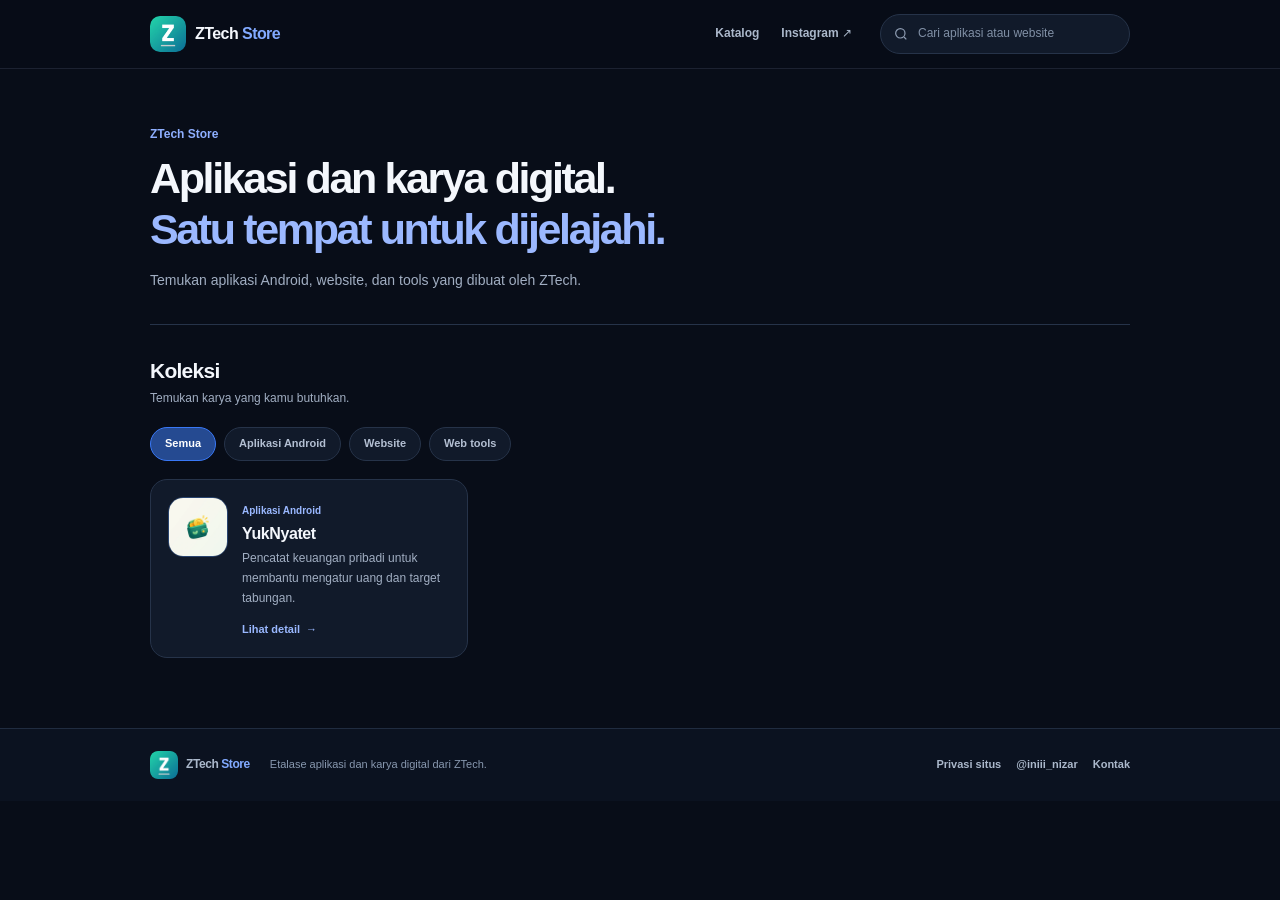
==== commit 2266db2b: "Apply minimal iPhone-inspired dark blue storefront design" ====
--- a/index.html
+++ b/index.html
@@ -3,10 +3,10 @@
 <head>
   <meta charset="utf-8">
   <meta name="viewport" content="width=device-width, initial-scale=1">
-  <meta name="theme-color" content="#174b38">
-  <meta name="description" content="ZTech Store adalah etalase aplikasi Android, website, dan karya digital buatan ZTech.">
+  <meta name="theme-color" content="#080d18">
+  <meta name="description" content="ZTech Store — etalase aplikasi Android, website, dan karya digital.">
   <meta property="og:title" content="ZTech Store">
-  <meta property="og:description" content="Temukan aplikasi Android, website, dan karya digital dari ZTech.">
+  <meta property="og:description" content="Jelajahi aplikasi dan karya digital dari ZTech.">
   <title>ZTech Store</title>
   <link rel="icon" href="assets/store/logo.webp">
   <link rel="stylesheet" href="style.css">
@@ -14,17 +14,17 @@
 <body>
   <header class="site-header">
     <div class="header-inner">
-      <a class="brand" href="#/" aria-label="ZTech Store - beranda">
-        <img src="assets/store/logo.webp" alt="" width="38" height="38">
+      <a class="brand" href="#/" aria-label="ZTech Store">
+        <img src="assets/store/logo.webp" alt="" width="36" height="36">
         <span>ZTech <b>Store</b></span>
       </a>
-      <nav class="nav-links" id="nav-links" aria-label="Navigasi utama">
+      <nav class="nav-links" aria-label="Navigasi utama">
         <a href="#/catalog">Katalog</a>
         <a href="https://www.instagram.com/iniii_nizar/" target="_blank" rel="noopener noreferrer">Instagram ↗</a>
       </nav>
-      <label class="search" aria-label="Cari aplikasi atau website">
+      <label class="search" aria-label="Cari karya">
         <svg viewBox="0 0 24 24" aria-hidden="true"><circle cx="11" cy="11" r="7"></circle><path d="m20 20-3.5-3.5"></path></svg>
-        <input id="q" type="search" placeholder="Cari karya..." autocomplete="off">
+        <input id="q" type="search" placeholder="Cari aplikasi atau website" autocomplete="off">
       </label>
     </div>
   </header>
@@ -34,16 +34,15 @@
   <footer class="site-footer">
     <div class="footer-inner">
       <a class="brand footer-brand" href="#/" aria-label="ZTech Store">
-        <img src="assets/store/logo.webp" alt="" width="30" height="30">
+        <img src="assets/store/logo.webp" alt="" width="28" height="28">
         <span>ZTech <b>Store</b></span>
       </a>
-      <p>Etalase aplikasi dan karya digital dari ZTech.</p>
+      <span class="footer-description">Etalase aplikasi dan karya digital dari ZTech.</span>
       <nav aria-label="Tautan footer">
         <a href="privacy.html">Privasi situs</a>
-        <a href="https://www.instagram.com/iniii_nizar/" target="_blank" rel="noopener noreferrer">@iniii_nizar ↗</a>
+        <a href="https://www.instagram.com/iniii_nizar/" target="_blank" rel="noopener noreferrer">@iniii_nizar</a>
         <a href="mailto:nizar.adn1711@gmail.com">Kontak</a>
       </nav>
-      <small>© 2026 ZTech</small>
     </div>
   </footer>
 
--- a/style.css
+++ b/style.css
@@ -1,110 +1,239 @@
 :root {
-  color-scheme: light;
-  --page: #f7f8f5;
-  --surface: #ffffff;
-  --text: #1c2b23;
-  --muted: #647168;
-  --line: #e1e6df;
-  --green: #286748;
-  --green-dark: #174b38;
-  --green-light: #e8f2e9;
-  --shadow: 0 5px 20px rgba(20, 45, 30, .055);
+  color-scheme: dark;
+  --page: #080d18;
+  --surface: #111a2a;
+  --surface-raised: #151f31;
+  --text: #f4f7fc;
+  --muted: #a1aec2;
+  --line: #263349;
+  --blue: #3978f6;
+  --blue-hover: #5088ff;
+  --blue-soft: #16294a;
+  --shadow: 0 8px 26px rgba(0, 0, 0, .16);
 }
 * { box-sizing: border-box; }
-html { scroll-behavior: smooth; scroll-padding-top: 90px; }
-body { margin: 0; background: var(--page); color: var(--text); font: 15px/1.65 system-ui, -apple-system, BlinkMacSystemFont, "Segoe UI", sans-serif; -webkit-font-smoothing: antialiased; }
+html { scroll-behavior: smooth; scroll-padding-top: 88px; }
+body {
+  margin: 0;
+  color: var(--text);
+  background: var(--page);
+  font: 15px/1.6 -apple-system, BlinkMacSystemFont, "SF Pro Display", "SF Pro Text", "Segoe UI", sans-serif;
+  -webkit-font-smoothing: antialiased;
+}
 a { color: inherit; }
 button, input { font: inherit; }
-button, a { -webkit-tap-highlight-color: transparent; }
-a:focus-visible, button:focus-visible, input:focus-visible, summary:focus-visible { outline: 3px solid #8ab99a; outline-offset: 3px; }
+a, button { -webkit-tap-highlight-color: transparent; }
+a:focus-visible, button:focus-visible, input:focus-visible, summary:focus-visible { outline: 3px solid #6d9cff; outline-offset: 3px; }
 img { display: block; max-width: 100%; }
-.site-header { position: sticky; top: 0; z-index: 10; background: rgba(255,255,255,.96); border-bottom: 1px solid var(--line); backdrop-filter: blur(12px); }
-.header-inner { width: min(1060px, calc(100% - 36px)); min-height: 70px; margin: 0 auto; display: flex; align-items: center; gap: 28px; }
-.brand { display: inline-flex; align-items: center; gap: 9px; flex: none; color: var(--text); text-decoration: none; font-size: 17px; font-weight: 750; letter-spacing: -.035em; }
-.brand img { width: 38px; height: 38px; object-fit: cover; border-radius: 10px; }
-.brand b { color: var(--green); }
+.site-header {
+  position: sticky;
+  top: 0;
+  z-index: 10;
+  background: rgba(8, 13, 24, .94);
+  border-bottom: 1px solid rgba(145, 164, 194, .15);
+  backdrop-filter: blur(20px);
+  -webkit-backdrop-filter: blur(20px);
+}
+.header-inner {
+  width: min(980px, calc(100% - 40px));
+  min-height: 68px;
+  margin: 0 auto;
+  display: flex;
+  align-items: center;
+  gap: 28px;
+}
+.brand {
+  display: inline-flex;
+  align-items: center;
+  gap: 9px;
+  flex: none;
+  color: var(--text);
+  font-size: 16px;
+  font-weight: 700;
+  letter-spacing: -.035em;
+  text-decoration: none;
+}
+.brand img { width: 36px; height: 36px; object-fit: cover; border-radius: 10px; }
+.brand b { color: #82aaff; }
 .nav-links { display: flex; align-items: center; gap: 22px; margin-left: auto; }
-.nav-links a, .site-footer a { color: var(--muted); font-size: 12px; font-weight: 600; text-decoration: none; }
-.nav-links a:hover, .site-footer a:hover { color: var(--green); }
-.search { width: min(250px, 28vw); display: flex; align-items: center; gap: 9px; padding: 9px 11px; background: #f5f7f3; border: 1px solid var(--line); border-radius: 10px; }
-.search svg { width: 17px; height: 17px; flex: none; fill: none; stroke: #718075; stroke-width: 1.8; }
+.nav-links a, .site-footer a {
+  color: #abb8cb;
+  font-size: 12px;
+  font-weight: 550;
+  text-decoration: none;
+  transition: color .15s ease;
+}
+.nav-links a:hover, .site-footer a:hover { color: #fff; }
+.search {
+  width: min(250px, 28vw);
+  display: flex;
+  align-items: center;
+  gap: 9px;
+  padding: 9px 12px;
+  color: #8f9db3;
+  background: #111a2a;
+  border: 1px solid #263349;
+  border-radius: 999px;
+}
+.search svg { width: 16px; height: 16px; flex: none; fill: none; stroke: currentColor; stroke-width: 1.8; }
 .search input { width: 100%; min-width: 0; padding: 0; border: 0; outline: 0; color: var(--text); background: transparent; font-size: 12px; }
-.search input::placeholder { color: #8c978e; }
+.search input::placeholder { color: #8190a6; }
 #view { min-height: 60vh; }
-.intro { width: min(1060px, calc(100% - 36px)); margin: 34px auto 0; padding: 40px 42px; background: var(--green-light); border: 1px solid #dce9dd; border-radius: 18px; }
-.intro-copy { max-width: 700px; }
-.eyebrow { margin: 0 0 9px; color: var(--green); font-size: 11px; font-weight: 700; letter-spacing: .04em; }
-.intro h1 { max-width: 650px; margin: 0 0 12px; font-size: clamp(30px, 4vw, 43px); line-height: 1.18; font-weight: 720; letter-spacing: -.05em; }
-.intro-copy > p:not(.eyebrow) { max-width: 570px; margin: 0 0 21px; color: var(--muted); font-size: 14px; }
-.button { min-height: 42px; display: inline-flex; align-items: center; justify-content: center; gap: 8px; padding: 10px 15px; border: 1px solid transparent; border-radius: 9px; cursor: pointer; font-size: 12px; font-weight: 700; line-height: 1.35; text-align: center; text-decoration: none; transition: background .15s ease, border-color .15s ease; }
-.button-primary { color: #fff; background: var(--green); border-color: var(--green); }
-.button-primary:hover { background: #20583d; }
-.button-outline { color: var(--green); background: var(--surface); border-color: #cfdacf; }
-.button-outline:hover { background: #f0f6f0; border-color: #a9c1ad; }
-.button-text { color: var(--green); background: transparent; }
-.button-text:hover { background: var(--green-light); }
-.catalog { width: min(1060px, calc(100% - 36px)); margin: 42px auto 70px; }
+.intro {
+  width: min(980px, calc(100% - 40px));
+  margin: 0 auto;
+  padding: 56px 0 33px;
+  border-bottom: 1px solid var(--line);
+}
+.eyebrow { margin: 0 0 9px; color: #8eafff; font-size: 12px; font-weight: 650; }
+.intro h1 {
+  max-width: 680px;
+  margin: 0;
+  font-size: clamp(30px, 4.2vw, 43px);
+  line-height: 1.18;
+  font-weight: 700;
+  letter-spacing: -.055em;
+}
+.intro h1 span { color: #9bb8ff; }
+.intro-description { max-width: 580px; margin: 14px 0 0; color: var(--muted); font-size: 14px; }
+.catalog { width: min(980px, calc(100% - 40px)); margin: 32px auto 70px; }
 .section-heading { display: flex; justify-content: space-between; align-items: end; gap: 14px; margin-bottom: 18px; }
-.section-heading h2, .detail-section h2 { margin: 0; font-size: 22px; line-height: 1.3; font-weight: 700; letter-spacing: -.035em; }
-.section-heading p { margin: 4px 0 0; color: var(--muted); font-size: 12px; }
-.catalog-tools { margin-bottom: 16px; }
-.filter-list { display: flex; flex-wrap: wrap; gap: 7px; }
-.filter-chip { min-height: 34px; padding: 7px 12px; color: #5d6a60; background: transparent; border: 1px solid #dce3da; border-radius: 8px; cursor: pointer; font-size: 11px; font-weight: 600; }
-.filter-chip:hover { border-color: #a7bba8; }
-.filter-chip[aria-pressed="true"] { color: #fff; background: var(--green); border-color: var(--green); }
-.product-grid { display: grid; grid-template-columns: repeat(3, minmax(0, 1fr)); gap: 14px; }
-.product-card { min-width: 0; display: flex; align-items: flex-start; gap: 14px; padding: 17px; background: var(--surface); border: 1px solid var(--line); border-radius: 13px; text-decoration: none; transition: border-color .15s ease, box-shadow .15s ease; }
-.product-card:hover { border-color: #b8ccb9; box-shadow: var(--shadow); }
-.product-icon { width: 58px; height: 58px; flex: none; display: grid; place-items: center; overflow: hidden; color: var(--green); background: var(--green-light); border: 1px solid #e0eae0; border-radius: 14px; }
+.section-heading h2, .detail-section h2 { margin: 0; font-size: 21px; line-height: 1.3; font-weight: 680; letter-spacing: -.035em; }
+.section-heading p { margin: 5px 0 0; color: var(--muted); font-size: 12px; }
+.catalog-tools { margin-bottom: 18px; }
+.filter-list { display: flex; flex-wrap: wrap; gap: 8px; }
+.filter-chip {
+  min-height: 34px;
+  padding: 7px 14px;
+  color: #b3bfd2;
+  background: #111a2a;
+  border: 1px solid #263349;
+  border-radius: 999px;
+  cursor: pointer;
+  font-size: 11px;
+  font-weight: 600;
+  transition: background .15s ease, border-color .15s ease;
+}
+.filter-chip:hover { border-color: #526a91; }
+.filter-chip[aria-pressed="true"] { color: #fff; background: #254a91; border-color: #3978f6; }
+.product-grid { display: grid; grid-template-columns: repeat(auto-fill, minmax(min(100%, 285px), 1fr)); gap: 13px; }
+.product-card {
+  min-width: 0;
+  display: flex;
+  align-items: flex-start;
+  gap: 14px;
+  padding: 17px;
+  background: var(--surface);
+  border: 1px solid var(--line);
+  border-radius: 17px;
+  text-decoration: none;
+  transition: background .15s ease, border-color .15s ease, transform .15s ease;
+}
+.product-card:hover { background: var(--surface-raised); border-color: #3b4c67; transform: translateY(-2px); }
+.product-icon {
+  width: 60px;
+  height: 60px;
+  flex: none;
+  display: grid;
+  place-items: center;
+  overflow: hidden;
+  color: #fff;
+  background: var(--blue-soft);
+  border: 1px solid #29446f;
+  border-radius: 15px;
+}
 .product-icon img { width: 100%; height: 100%; object-fit: cover; }
-.product-icon-fallback { font-size: 22px; font-weight: 750; }
-.product-icon-large { width: 84px; height: 84px; border-radius: 18px; }
+.product-icon-fallback { font-size: 22px; font-weight: 700; }
+.product-icon-large { width: 82px; height: 82px; border-radius: 20px; }
 .product-card-copy { min-width: 0; }
-.type-label { display: inline-block; color: var(--green); font-size: 10px; font-weight: 700; }
-.product-card h3 { margin: 3px 0 4px; font-size: 16px; line-height: 1.3; letter-spacing: -.025em; }
-.product-card p { margin: 0; color: var(--muted); font-size: 12px; line-height: 1.6; }
-.text-link { display: inline-flex; gap: 6px; align-items: center; margin-top: 12px; color: var(--green); font-size: 11px; font-weight: 700; }
-.empty-state { padding: 38px 20px; background: var(--surface); border: 1px solid var(--line); border-radius: 13px; text-align: center; }
+.type-label { display: inline-block; color: #9ab8ff; font-size: 10px; font-weight: 650; }
+.product-card h3 { margin: 3px 0 5px; font-size: 16px; line-height: 1.3; letter-spacing: -.025em; }
+.product-card p { margin: 0; color: var(--muted); font-size: 12px; line-height: 1.65; }
+.card-link { display: inline-flex; align-items: center; gap: 6px; margin-top: 12px; color: #9ab8ff; font-size: 11px; font-weight: 650; }
+.empty-state { padding: 38px 20px; background: var(--surface); border: 1px solid var(--line); border-radius: 15px; text-align: center; }
 .empty-state h3 { margin: 0 0 5px; font-size: 17px; }
 .empty-state p { margin: 0 0 15px; color: var(--muted); font-size: 12px; }
-.site-footer { background: #fff; border-top: 1px solid var(--line); }
-.footer-inner { width: min(1060px, calc(100% - 36px)); margin: 0 auto; padding: 24px 0; display: flex; align-items: center; flex-wrap: wrap; gap: 12px 22px; }
+.button {
+  min-height: 40px;
+  display: inline-flex;
+  align-items: center;
+  justify-content: center;
+  gap: 8px;
+  padding: 10px 15px;
+  color: var(--text);
+  background: transparent;
+  border: 1px solid transparent;
+  border-radius: 999px;
+  cursor: pointer;
+  font-size: 12px;
+  font-weight: 650;
+  line-height: 1.35;
+  text-align: center;
+  text-decoration: none;
+  transition: background .15s ease, border-color .15s ease;
+}
+.button-primary { color: white; background: var(--blue); border-color: var(--blue); }
+.button-primary:hover { background: var(--blue-hover); border-color: var(--blue-hover); }
+.button-outline { color: #bed0f4; background: #111a2a; border-color: #34445d; }
+.button-outline:hover { background: #19263c; border-color: #526b91; }
+.button-plain { color: #9bb8ff; }
+.button-plain:hover { background: #13213a; }
+.site-footer { background: #0b1220; border-top: 1px solid #202c40; }
+.footer-inner {
+  width: min(980px, calc(100% - 40px));
+  margin: 0 auto;
+  padding: 22px 0;
+  display: flex;
+  align-items: center;
+  flex-wrap: wrap;
+  gap: 12px 20px;
+}
 .footer-brand { gap: 8px; font-size: 14px; }
-.footer-brand img { width: 30px; height: 30px; border-radius: 8px; }
-.footer-inner > p { margin: 0; color: var(--muted); font-size: 11px; }
-.footer-inner nav { margin-left: auto; display: flex; flex-wrap: wrap; gap: 15px; }
+.footer-brand img { width: 28px; height: 28px; border-radius: 8px; }
+.footer-description { color: #8898af; font-size: 11px; }
+.footer-inner nav { display: flex; flex-wrap: wrap; gap: 15px; margin-left: auto; }
 .footer-inner nav a { font-size: 11px; }
-.footer-inner > small { width: 100%; padding-top: 12px; color: #849087; border-top: 1px solid #edf0ec; font-size: 10px; }
-.detail-page { width: min(900px, calc(100% - 36px)); margin: 28px auto 70px; }
-.back-link { display: inline-block; margin-bottom: 16px; color: var(--green); font-size: 12px; font-weight: 650; text-decoration: none; }
-.product-header { display: flex; align-items: center; gap: 18px; padding: 24px; background: var(--surface); border: 1px solid var(--line); border-radius: 15px; }
-.product-heading { flex: 1; min-width: 0; }
-.product-heading h1 { margin: 3px 0; font-size: clamp(25px, 3.5vw, 34px); letter-spacing: -.05em; line-height: 1.15; }
+.detail-page { width: min(900px, calc(100% - 40px)); margin: 24px auto 68px; }
+.back-link { display: inline-block; margin-bottom: 16px; color: #9bb8ff; font-size: 12px; font-weight: 600; text-decoration: none; }
+.back-link:hover { color: #fff; }
+.product-header {
+  display: grid;
+  grid-template-columns: auto minmax(0, 1fr);
+  align-items: center;
+  gap: 17px;
+  padding: 23px;
+  background: var(--surface);
+  border: 1px solid var(--line);
+  border-radius: 20px;
+}
+.product-heading { min-width: 0; }
+.product-heading h1 { margin: 3px 0 4px; font-size: clamp(25px, 3.5vw, 34px); letter-spacing: -.05em; line-height: 1.15; }
 .product-heading p { margin: 0 0 6px; color: var(--muted); font-size: 13px; }
-.developer { color: #7b887d; font-size: 11px; }
-.product-actions { display: flex; flex-wrap: wrap; gap: 7px; align-items: center; }
-.metadata { display: flex; flex-wrap: wrap; gap: 8px 18px; padding: 14px 2px; color: var(--muted); border-bottom: 1px solid var(--line); font-size: 11px; }
-.metadata b { color: var(--text); font-weight: 650; }
+.developer { color: #8798b1; font-size: 11px; }
+.product-actions { display: flex; flex-wrap: wrap; align-items: center; gap: 7px; grid-column: 2; }
+.product-actions .button { min-width: 0; }
+.metadata { display: flex; flex-wrap: wrap; gap: 7px 18px; padding: 13px 2px; color: #9eacc1; border-bottom: 1px solid var(--line); font-size: 11px; }
+.metadata b { color: #dfe7f4; font-weight: 600; }
 .detail-section { margin-top: 28px; }
-.detail-section > p { max-width: 790px; margin: 9px 0 0; color: #5d6b61; font-size: 13px; line-height: 1.8; }
+.detail-section > p { max-width: 790px; margin: 9px 0 0; color: #b4bfd0; font-size: 13px; line-height: 1.8; }
 .muted { color: var(--muted) !important; }
 .small-text { font-size: 11px !important; }
-.screenshots { display: flex; gap: 12px; overflow-x: auto; overscroll-behavior-x: contain; padding: 14px 0 9px; scroll-snap-type: x mandatory; }
-.screenshots a { flex: 0 0 auto; padding: 4px; background: #eef1eb; border: 1px solid #e1e6df; border-radius: 13px; scroll-snap-align: start; }
-.screenshots img { height: clamp(260px, 34vw, 360px); width: auto; max-width: 68vw; object-fit: contain; border-radius: 9px; }
+.screenshots { display: flex; gap: 12px; overflow-x: auto; overscroll-behavior-x: contain; padding: 14px 0 9px; scroll-snap-type: x mandatory; scrollbar-color: #394963 transparent; scrollbar-width: thin; }
+.screenshots a { flex: 0 0 auto; padding: 4px; background: #0e1726; border: 1px solid #27364e; border-radius: 15px; scroll-snap-align: start; }
+.screenshots img { height: clamp(260px, 34vw, 360px); width: auto; max-width: 68vw; object-fit: contain; border-radius: 10px; }
 .feature-list { display: grid; grid-template-columns: repeat(2, minmax(0, 1fr)); gap: 10px; margin-top: 13px; }
-.feature-item { padding: 14px 15px; background: var(--surface); border: 1px solid var(--line); border-radius: 11px; }
+.feature-item { padding: 14px 15px; background: var(--surface); border: 1px solid var(--line); border-radius: 13px; }
 .feature-item h3 { margin: 0 0 4px; font-size: 13px; }
-.feature-item p { margin: 0; color: var(--muted); font-size: 12px; line-height: 1.6; }
+.feature-item p { margin: 0; color: var(--muted); font-size: 12px; line-height: 1.65; }
 .detail-list { margin: 10px 0 0; padding-left: 20px; color: var(--muted); font-size: 12px; line-height: 1.8; }
 .detail-list li { margin: 3px 0; }
-.compact-details { background: transparent; border-top: 1px solid var(--line); border-bottom: 1px solid var(--line); }
-.compact-details summary { padding: 13px 0; cursor: pointer; color: var(--text); font-size: 13px; font-weight: 650; }
+.compact-details { border-top: 1px solid var(--line); border-bottom: 1px solid var(--line); }
+.compact-details summary { padding: 13px 0; cursor: pointer; color: var(--text); font-size: 13px; font-weight: 600; }
 .detail-section-inner { padding-bottom: 15px; }
 .field-label { display: block; margin-top: 12px; color: var(--muted); font-size: 10px; font-weight: 650; }
-.hash-value { display: block; margin-top: 5px; padding: 10px; overflow-wrap: anywhere; color: #536358; background: #f0f3ef; border: 1px solid var(--line); border-radius: 8px; font: 10px/1.7 ui-monospace, SFMono-Regular, Menlo, Consolas, monospace; }
-.privacy-accordion { margin-top: 12px; background: var(--surface); border: 1px solid var(--line); border-radius: 10px; }
-.privacy-accordion summary { padding: 13px 15px; cursor: pointer; color: var(--text); font-size: 12px; font-weight: 650; }
+.hash-value { display: block; margin-top: 5px; padding: 10px; overflow-wrap: anywhere; color: #b6c6e1; background: #0d1625; border: 1px solid var(--line); border-radius: 9px; font: 10px/1.7 ui-monospace, SFMono-Regular, Menlo, Consolas, monospace; }
+.privacy-accordion { margin-top: 12px; background: var(--surface); border: 1px solid var(--line); border-radius: 12px; }
+.privacy-accordion summary { padding: 13px 15px; cursor: pointer; color: var(--text); font-size: 12px; font-weight: 600; }
 .privacy-content { padding: 0 15px 15px; border-top: 1px solid var(--line); }
 .privacy-content section { padding-top: 13px; }
 .privacy-content h3 { margin: 0 0 5px; font-size: 12px; }
@@ -112,60 +241,59 @@
 .privacy-content p { margin: 4px 0; }
 .privacy-content ul { padding-left: 18px; }
 .guides { display: grid; grid-template-columns: repeat(2, minmax(0, 1fr)); gap: 12px; margin-top: 13px; }
-.guides a { padding: 9px; background: var(--surface); border: 1px solid var(--line); border-radius: 11px; text-decoration: none; }
-.guides img { width: 100%; max-height: 600px; object-fit: contain; object-position: top; border-radius: 6px; }
-.guides span { display: block; padding: 8px 2px 0; color: var(--green); font-size: 11px; font-weight: 650; }
+.guides a { padding: 9px; background: var(--surface); border: 1px solid var(--line); border-radius: 13px; text-decoration: none; }
+.guides img { width: 100%; max-height: 600px; object-fit: contain; object-position: top; border-radius: 7px; }
+.guides span { display: block; padding: 8px 2px 0; color: #9bb8ff; font-size: 11px; font-weight: 600; }
 .detail-footer { margin-top: 38px; padding-top: 15px; border-top: 1px solid var(--line); }
-.detail-footer a { color: var(--green); font-size: 12px; font-weight: 650; text-decoration: none; }
-#sheet { width: min(420px, calc(100% - 28px)); max-width: 420px; padding: 0; color: var(--text); background: var(--surface); border: 1px solid var(--line); border-radius: 16px; box-shadow: 0 24px 70px rgba(15,35,22,.2); }
-#sheet::backdrop { background: rgba(19,35,26,.48); }
+.detail-footer a { color: #9bb8ff; font-size: 12px; font-weight: 600; text-decoration: none; }
+#sheet { width: min(410px, calc(100% - 28px)); max-width: 410px; padding: 0; color: var(--text); background: #111a2a; border: 1px solid #2b3850; border-radius: 18px; box-shadow: 0 24px 70px rgba(0,0,0,.4); }
+#sheet::backdrop { background: rgba(0,0,0,.58); backdrop-filter: blur(5px); }
 .sheet-inner { position: relative; padding: 24px; }
-.sheet-close { position: absolute; top: 13px; right: 13px; width: 32px; height: 32px; padding: 0; color: var(--muted); background: #f0f3ef; border: 0; border-radius: 8px; cursor: pointer; font-size: 21px; }
+.sheet-close { position: absolute; top: 13px; right: 13px; width: 32px; height: 32px; padding: 0; color: #a7b5c9; background: #1a2639; border: 0; border-radius: 50%; cursor: pointer; font-size: 21px; }
 .sheet-inner h2 { margin: 0 35px 5px 0; font-size: 22px; letter-spacing: -.035em; }
 .sheet-inner > p { margin: 0; color: var(--muted); font-size: 12px; }
-.install-note { margin: 18px 0; padding: 13px 14px; background: #f2f5ef; border-radius: 9px; }
+.install-note { margin: 18px 0; padding: 13px 14px; background: #0c1523; border: 1px solid #27364e; border-radius: 11px; }
 .install-note b { font-size: 12px; }
 .install-note p { margin: 4px 0 0; color: var(--muted); font-size: 11px; line-height: 1.7; }
 .sheet-actions { display: grid; gap: 8px; }
 .cancel-link { display: block; margin: 12px auto 0; padding: 6px 10px; color: var(--muted); background: transparent; border: 0; cursor: pointer; font-size: 11px; }
-#toast { position: fixed; right: 16px; bottom: 16px; z-index: 30; max-width: calc(100% - 32px); padding: 11px 15px; color: #fff; background: #213f2e; border-radius: 9px; box-shadow: var(--shadow); font-size: 12px; opacity: 0; transform: translateY(8px); transition: opacity .18s, transform .18s; pointer-events: none; }
+#toast { position: fixed; right: 16px; bottom: 16px; z-index: 30; max-width: calc(100% - 32px); padding: 11px 15px; color: #fff; background: #1b3153; border: 1px solid #375587; border-radius: 11px; box-shadow: var(--shadow); font-size: 12px; opacity: 0; transform: translateY(8px); transition: opacity .18s, transform .18s; pointer-events: none; }
 #toast.on { opacity: 1; transform: translateY(0); }
-.policy-page { width: min(760px, calc(100% - 36px)); margin: 34px auto 70px; }
-.policy-back { display: inline-block; margin-bottom: 15px; color: var(--green); font-size: 12px; font-weight: 650; text-decoration: none; }
-.policy-card { padding: clamp(22px, 4vw, 36px); background: var(--surface); border: 1px solid var(--line); border-radius: 15px; }
+.policy-page { width: min(760px, calc(100% - 40px)); margin: 34px auto 70px; }
+.policy-back { display: inline-block; margin-bottom: 15px; color: #9bb8ff; font-size: 12px; font-weight: 600; text-decoration: none; }
+.policy-card { padding: clamp(22px, 4vw, 36px); background: var(--surface); border: 1px solid var(--line); border-radius: 17px; }
 .policy-card h1 { margin: 0 0 8px; font-size: clamp(27px, 4vw, 36px); line-height: 1.2; letter-spacing: -.045em; }
 .policy-card h2 { margin: 23px 0 5px; font-size: 16px; }
 .policy-card p, .policy-card li { color: var(--muted); font-size: 13px; line-height: 1.85; }
-.policy-card a { color: var(--green); }
-.policy-date { margin: 0 0 23px; color: #849087; font-size: 11px !important; }
-@media (max-width: 780px) {
-  .header-inner { width: calc(100% - 28px); min-height: 64px; flex-wrap: wrap; gap: 12px; padding: 10px 0; }
+.policy-card a { color: #9bb8ff; }
+.policy-date { margin: 0 0 23px; color: #8798b1; font-size: 11px !important; }
+@media (max-width: 700px) {
+  html { scroll-padding-top: 80px; }
+  .header-inner { width: calc(100% - 28px); min-height: 62px; flex-wrap: wrap; gap: 12px; padding: 10px 0; }
   .brand { font-size: 15px; }
-  .brand img { width: 34px; height: 34px; }
-  .nav-links { gap: 14px; margin-left: auto; }
+  .brand img { width: 32px; height: 32px; }
+  .nav-links { gap: 13px; margin-left: auto; }
   .search { order: 3; width: 100%; max-width: none; }
-  .intro { width: calc(100% - 28px); margin-top: 20px; padding: 28px 23px; border-radius: 14px; }
-  .intro h1 { font-size: clamp(29px, 7vw, 38px); }
-  .intro-copy > p:not(.eyebrow) { font-size: 13px; }
-  .catalog { width: calc(100% - 28px); margin: 31px auto 48px; }
+  .intro { width: calc(100% - 28px); padding: 34px 0 24px; }
+  .intro h1 { font-size: clamp(29px, 8vw, 38px); }
+  .intro-description { font-size: 13px; }
+  .catalog { width: calc(100% - 28px); margin: 27px auto 48px; }
   .product-grid { grid-template-columns: 1fr; gap: 9px; }
-  .product-card { padding: 14px; }
-  .footer-inner { width: calc(100% - 28px); align-items: flex-start; gap: 12px; padding: 21px 0; }
-  .footer-inner > p { width: 100%; order: 2; }
-  .footer-inner nav { width: 100%; margin-left: 0; order: 3; justify-content: flex-start; }
-  .footer-inner > small { order: 4; }
-  .detail-page { width: calc(100% - 28px); margin-top: 20px; }
-  .product-header { display: grid; grid-template-columns: 64px minmax(0, 1fr); gap: 12px; padding: 17px; }
-  .product-icon-large { width: 64px; height: 64px; border-radius: 13px; }
-  .product-heading h1 { font-size: 27px; }
+  .product-card { padding: 14px; border-radius: 15px; }
+  .footer-inner { width: calc(100% - 28px); align-items: flex-start; gap: 13px; padding: 20px 0; }
+  .footer-description { width: 100%; }
+  .footer-inner nav { width: 100%; margin-left: 0; justify-content: flex-start; }
+  .detail-page { width: calc(100% - 28px); margin-top: 18px; }
+  .product-header { grid-template-columns: 60px minmax(0, 1fr); gap: 12px; padding: 16px; border-radius: 16px; }
+  .product-icon-large { width: 60px; height: 60px; border-radius: 14px; }
+  .product-heading h1 { font-size: 26px; }
   .product-heading p { font-size: 12px; }
-  .developer { font-size: 10px; }
-  .product-actions { grid-column: 1 / -1; display: flex; }
-  .product-actions .button { flex: 1; min-width: 0; padding: 9px 10px; font-size: 11px; }
-  .metadata { gap: 6px 14px; font-size: 10px; }
-  .detail-section { margin-top: 25px; }
+  .product-actions { grid-column: 1 / -1; display: flex; gap: 7px; }
+  .product-actions .button { flex: 1; min-width: 0; padding: 9px 8px; font-size: 11px; }
+  .metadata { gap: 7px 13px; font-size: 10px; }
+  .detail-section { margin-top: 24px; }
   .detail-section h2 { font-size: 20px; }
-  .screenshots img { height: 320px; max-width: 68vw; }
+  .screenshots img { height: 315px; max-width: 68vw; }
   .feature-list { grid-template-columns: 1fr; }
   .guides { grid-template-columns: 1fr; }
   .policy-page { width: calc(100% - 28px); margin: 22px auto 50px; }
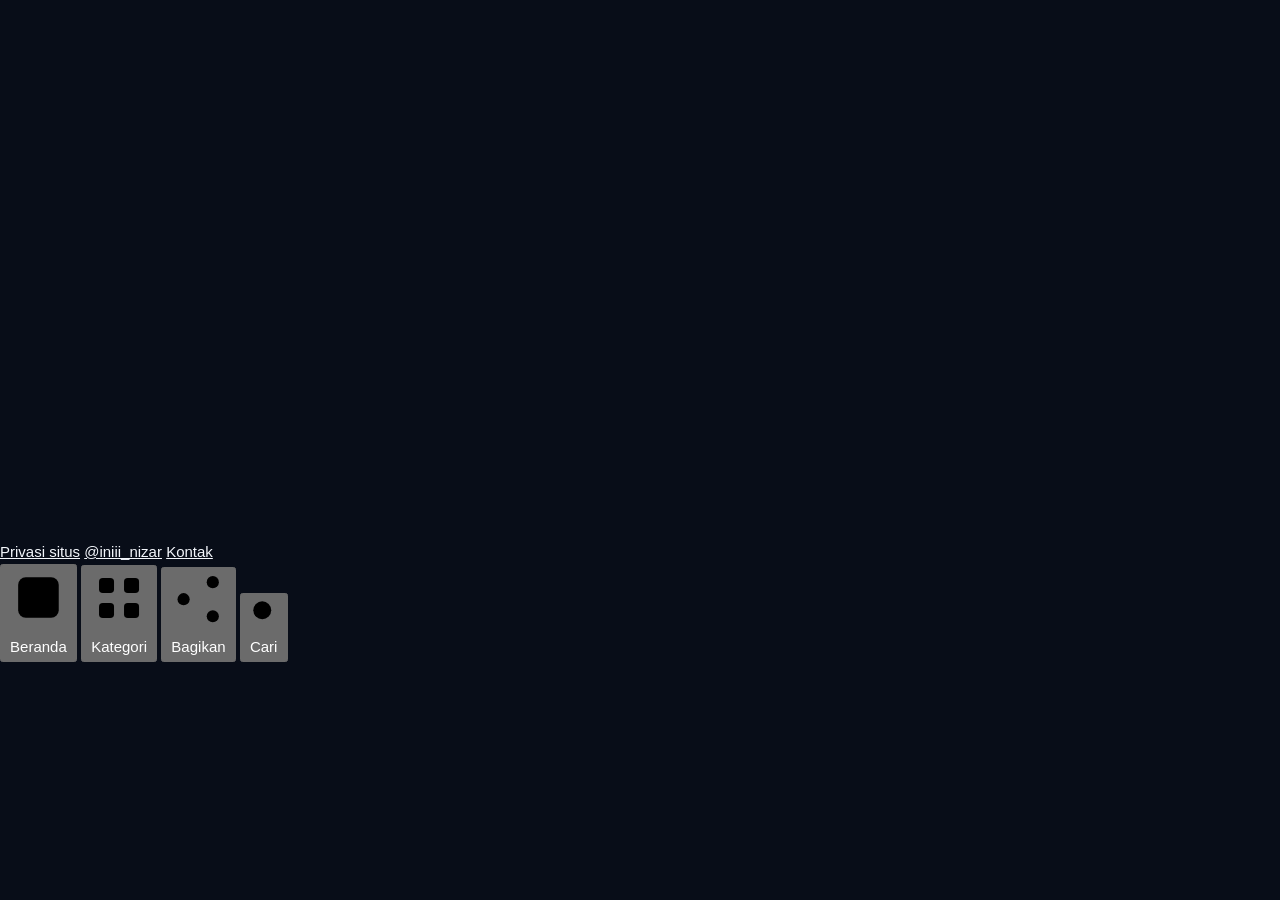
==== commit c7d56547: "Rebuild shell for PDF-inspired mobile store layout" ====
--- a/index.html
+++ b/index.html
@@ -2,9 +2,9 @@
 <html lang="id">
 <head>
   <meta charset="utf-8">
-  <meta name="viewport" content="width=device-width, initial-scale=1">
-  <meta name="theme-color" content="#080d18">
-  <meta name="description" content="ZTech Store — etalase aplikasi Android, website, dan karya digital.">
+  <meta name="viewport" content="width=device-width, initial-scale=1, viewport-fit=cover">
+  <meta name="theme-color" content="#e8e9ed">
+  <meta name="description" content="ZTech Store — katalog aplikasi Android, website, dan web tools.">
   <meta property="og:title" content="ZTech Store">
   <meta property="og:description" content="Jelajahi aplikasi dan karya digital dari ZTech.">
   <title>ZTech Store</title>
@@ -12,42 +12,39 @@
   <link rel="stylesheet" href="style.css">
 </head>
 <body>
-  <header class="site-header">
-    <div class="header-inner">
-      <a class="brand" href="#/" aria-label="ZTech Store">
-        <img src="assets/store/logo.webp" alt="" width="36" height="36">
-        <span>ZTech <b>Store</b></span>
-      </a>
-      <nav class="nav-links" aria-label="Navigasi utama">
-        <a href="#/catalog">Katalog</a>
-        <a href="https://www.instagram.com/iniii_nizar/" target="_blank" rel="noopener noreferrer">Instagram ↗</a>
-      </nav>
-      <label class="search" aria-label="Cari karya">
-        <svg viewBox="0 0 24 24" aria-hidden="true"><circle cx="11" cy="11" r="7"></circle><path d="m20 20-3.5-3.5"></path></svg>
-        <input id="q" type="search" placeholder="Cari aplikasi atau website" autocomplete="off">
-      </label>
-    </div>
-  </header>
+  <div class="store-app">
+    <main id="view" tabindex="-1"></main>
 
-  <main id="view"></main>
+    <footer class="site-utility" aria-label="Tautan informasi">
+      <a href="privacy.html">Privasi situs</a>
+      <a href="https://www.instagram.com/iniii_nizar/" target="_blank" rel="noopener noreferrer">@iniii_nizar</a>
+      <a href="mailto:nizar.adn1711@gmail.com">Kontak</a>
+    </footer>
+  </div>
 
-  <footer class="site-footer">
-    <div class="footer-inner">
-      <a class="brand footer-brand" href="#/" aria-label="ZTech Store">
-        <img src="assets/store/logo.webp" alt="" width="28" height="28">
-        <span>ZTech <b>Store</b></span>
-      </a>
-      <span class="footer-description">Etalase aplikasi dan karya digital dari ZTech.</span>
-      <nav aria-label="Tautan footer">
-        <a href="privacy.html">Privasi situs</a>
-        <a href="https://www.instagram.com/iniii_nizar/" target="_blank" rel="noopener noreferrer">@iniii_nizar</a>
-        <a href="mailto:nizar.adn1711@gmail.com">Kontak</a>
-      </nav>
-    </div>
-  </footer>
+  <nav class="bottom-nav" aria-label="Navigasi utama">
+    <button type="button" data-nav="home" aria-label="Beranda">
+      <svg viewBox="0 0 24 24" aria-hidden="true"><rect x="4" y="4" width="16" height="16" rx="3"></rect><path d="M8 9h8M8 13h5"></path></svg>
+      <span>Beranda</span>
+    </button>
+    <button type="button" data-nav="catalog" aria-label="Kategori">
+      <svg viewBox="0 0 24 24" aria-hidden="true"><rect x="4" y="4" width="6" height="6" rx="1.5"></rect><rect x="14" y="4" width="6" height="6" rx="1.5"></rect><rect x="4" y="14" width="6" height="6" rx="1.5"></rect><rect x="14" y="14" width="6" height="6" rx="1.5"></rect></svg>
+      <span>Kategori</span>
+    </button>
+    <button type="button" data-nav="share" aria-label="Bagikan ZTech Store">
+      <svg viewBox="0 0 24 24" aria-hidden="true"><circle cx="18" cy="5" r="2.5"></circle><circle cx="6" cy="12" r="2.5"></circle><circle cx="18" cy="19" r="2.5"></circle><path d="m8.3 10.8 7.4-4.5M8.3 13.2l7.4 4.5"></path></svg>
+      <span>Bagikan</span>
+    </button>
+    <button type="button" data-nav="search" aria-label="Cari karya">
+      <svg viewBox="0 0 24 24" aria-hidden="true"><circle cx="10.8" cy="10.8" r="6.8"></circle><path d="m16 16 4 4"></path></svg>
+      <span>Cari</span>
+    </button>
+  </nav>
+  <div class="home-indicator" aria-hidden="true"></div>
 
   <dialog id="sheet" aria-labelledby="sheet-title"></dialog>
   <div id="toast" role="status" aria-live="polite"></div>
+
   <script src="apps.js"></script>
   <script src="app.js"></script>
 </body>
